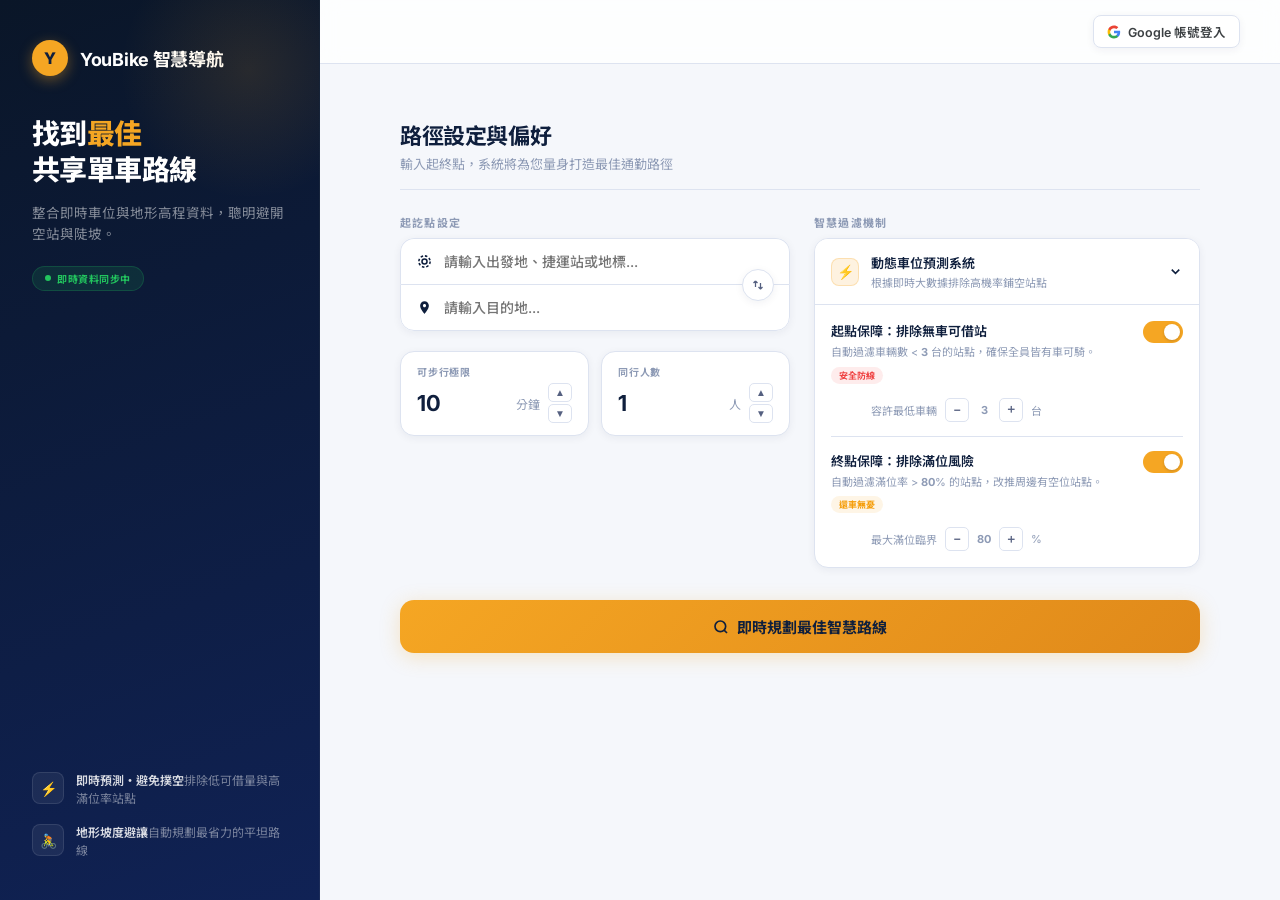
==== test.html @ 2e862e88 "add" ====
<!DOCTYPE html>
<html lang="zh-TW">
<head>
<meta charset="UTF-8">
<meta name="viewport" content="width=device-width, initial-scale=1.0">
<title>YouBike 智慧路線查詢</title>
<link href="https://fonts.googleapis.com/css2?family=Inter:wght@300;400;500;600;700&family=Noto+Sans+TC:wght@300;400;500;700&display=swap" rel="stylesheet">
<style>
:root {
  --navy: #0f1f3d;
  --navy-mid: #1a3260;
  --orange: #f5a623;
  --orange-dim: rgba(245,166,35,0.14);
  --white: #fff;
  --off-white: #f5f7fb;
  --tp: #0f1f3d;
  --ts: #556080;
  --tm: #8d9ab5;
  --border: #dde3f0;
  --success: #22c55e;
  --warning: #f59e0b;
  --danger: #ef4444;
  --sh: 0 2px 8px rgba(15,31,61,0.06);
  --shm: 0 8px 28px rgba(15,31,61,0.1);
  --r: 14px; /* 稍微加大圓角更現代 */
}
*, *::before, *::after { box-sizing: border-box; margin: 0; padding: 0; }
html, body { height: 100%; }

body {
  font-family: 'Inter','Noto Sans TC',sans-serif;
  background: var(--navy);
  color: var(--tp);
  overflow: hidden; 
}

.app {
  display: flex;
  height: 100vh;
  overflow: hidden;
  position: relative;
}

/* ═══════════════════════════════════
    DESKTOP PANEL LEFT — 優化為精緻側欄
═══════════════════════════════════ */
.panel-left {
  width: 320px; /* 縮小寬度，釋放空間給核心操作區 */
  flex-shrink: 0;
  background: linear-gradient(160deg, #0a1628 0%, #102255 100%);
  display: flex;
  flex-direction: column;
  justify-content: space-between; /* 讓頂部跟底部更有空間感 */
  padding: 40px 32px;
  position: relative;
  overflow: hidden;
  border-right: 1px solid rgba(255,255,255,0.05);
}
.panel-left::before {
  content: '';
  position: absolute; right: -60px; top: -60px;
  width: 260px; height: 260px; border-radius: 50%;
  background: radial-gradient(circle, rgba(245,166,35,0.12) 0%, transparent 70%);
  pointer-events: none;
}

.logo { display: flex; align-items: center; gap: 12px; }
.logo-dot {
  width: 36px; height: 36px; border-radius: 50%;
  background: var(--orange); display: flex; align-items: center; justify-content: center;
  font-size: 16px; font-weight: 800; color: var(--navy);
  box-shadow: 0 4px 14px rgba(245,166,35,0.4);
}
.logo-text { font-size: 18px; font-weight: 700; color: #fff; letter-spacing: -.3px; }

.panel-hero {
  margin: 40px 0;
}
.panel-hero h1 {
  font-size: 28px; font-weight: 800; color: #fff;
  line-height: 1.3; letter-spacing: -.6px;
}
.panel-hero h1 em { color: var(--orange); font-style: normal; }
.panel-hero p {
  font-size: 13.5px; color: rgba(255,255,255,.5);
  margin-top: 14px; line-height: 1.6;
}
.live-chip {
  display: inline-flex; align-items: center; gap: 6px;
  background: rgba(34,197,94,.12); border: 1px solid rgba(34,197,94,.2);
  border-radius: 20px; padding: 4px 12px; margin-top: 20px;
  font-size: 10px; font-weight: 700; color: var(--success);
  letter-spacing: .5px;
}
.live-dot { width: 6px; height: 6px; border-radius: 50%; background: var(--success); animation: pulse 1.5s infinite; }

.panel-feats { display: flex; flex-direction: column; gap: 16px; margin-top: auto;}
.feat { display: flex; align-items: flex-start; gap: 12px; }
.feat-icon {
  width: 32px; height: 32px; border-radius: 8px; flex-shrink: 0;
  background: rgba(255,255,255,.06); border: 1px solid rgba(255,255,255,.1);
  display: flex; align-items: center; justify-content: center; font-size: 14px;
}
.feat-text { font-size: 12px; color: rgba(255,255,255,.45); line-height: 1.5; }
.feat-text b { color: rgba(255,255,255,.85); font-weight: 600; margin-bottom: 2px; }

/* ═══════════════════════════════════
    DESKTOP PANEL RIGHT — 寬敞的大畫布
═══════════════════════════════════ */
.panel-right {
  flex: 1;
  background: var(--off-white);
  display: flex;
  flex-direction: column;
  overflow: hidden;
}

.topbar {
  height: 64px;
  background: rgba(255, 255, 255, 0.8);
  backdrop-filter: blur(10px);
  border-bottom: 1px solid var(--border);
  display: flex; align-items: center; justify-content: flex-end;
  padding: 0 40px; flex-shrink: 0;
}

/* ✨ 關鍵bug修復點：align-items 改為 flex-start 讓右頁元件永遠置頂，不跟著垂直置中 ✨ */
.form-area {
  flex: 1;
  display: flex;
  align-items: flex-start; 
  justify-content: center;
  padding: 54px 40px 40px 40px; /* 稍微加高頂部內邊距，完美切齊左邊 Logo 高度 */
  overflow-y: auto; /* 防止小螢幕筆電高度不夠時被裁切 */
}
.form-inner {
  width: 100%;
  max-width: 800px; /* 從 500px 放大到 800px，讓版面舒展開來 */
  display: flex;
  flex-direction: column;
  gap: 24px;
}
.form-header {
  border-bottom: 1px solid var(--border);
  padding-bottom: 16px;
}
.form-title { font-size: 22px; font-weight: 700; color: var(--tp); letter-spacing: -.4px; }
.form-sub   { font-size: 13px; color: var(--tm); margin-top: 4px; }

/* 核心優化：改為左右雙欄 grid 佈局，不再硬擠一排 */
.main-grid {
  display: grid;
  grid-template-columns: 1fr 1fr;
  gap: 24px;
  align-items: start;
}

.grid-left, .grid-right {
  display: flex;
  flex-direction: column;
  gap: 20px;
}

.sec-label {
  font-size: 11px; font-weight: 700; color: var(--tm);
  text-transform: uppercase; letter-spacing: 1.2px; margin-bottom: 8px;
}

/* 路線輸入框寬度調整 */
.route-wrap { position: relative; }
.route-inputs { display: flex; flex-direction: column; box-shadow: var(--sh); border-radius: var(--r); overflow: hidden;}
.input-row {
  display: flex; align-items: center; gap: 12px;
  border: 1.5px solid var(--border); background: #fff; padding: 0 16px;
  transition: all .18s;
}
.input-row:first-child { border-radius: var(--r) var(--r) 0 0; border-bottom: none; }
.input-row:last-child  { border-radius: 0 0 var(--r) var(--r); }
.input-row:focus-within {
  border-color: var(--orange); background: #fff;
  box-shadow: 0 0 0 3px rgba(245,166,35,.11); z-index: 1; position: relative;
}
.input-row input {
  flex: 1; border: none; background: transparent; outline: none;
  font-size: 14px; font-family: inherit; color: var(--tp);
  padding: 14px 0; font-weight: 500;
}
.swap-btn {
  position: absolute; right: 16px; top: 50%; transform: translateY(-50%);
  width: 32px; height: 32px; border-radius: 50%;
  border: 1.5px solid var(--border); background: #fff;
  cursor: pointer; display: flex; align-items: center; justify-content: center;
  color: var(--ts); box-shadow: var(--sh); transition: all .18s; z-index: 2;
}

/* 步行與人數 */
.two-col { display: grid; grid-template-columns: 1fr 1fr; gap: 12px; }
.fc {
  border: 1.5px solid var(--border); border-radius: var(--r);
  padding: 12px 16px; background: #fff; transition: all .18s; box-shadow: var(--sh);
}
.fc:focus-within { border-color: var(--orange); box-shadow: 0 0 0 3px rgba(245,166,35,.11); }
.fc label {
  display: block; font-size: 10px; font-weight: 700; color: var(--tm);
  text-transform: uppercase; letter-spacing: .8px; margin-bottom: 4px;
}
.fc-row { display: flex; align-items: center; gap: 8px; }
.fc input[type="number"] {
  flex: 1; border: none; background: transparent; outline: none;
  font-size: 22px; font-weight: 700; color: var(--tp); font-family: inherit; min-width: 0;
}
.fc-unit { font-size: 12px; color: var(--tm); }

/* 篩選卡片優化 */
.filters { border: 1.5px solid var(--border); border-radius: var(--r); overflow: hidden; background: #fff; box-shadow: var(--sh); }
.fh {
  display: flex; align-items: center; justify-content: space-between;
  padding: 14px 16px; background: var(--off-white);
  cursor: pointer; user-select: none; border-bottom: 1.5px solid transparent; transition: all .18s;
}
.fh.open { border-bottom-color: var(--border); background: #fff; }
.fh-l { display: flex; align-items: center; gap: 12px; }
.fh-icon {
  width: 28px; height: 28px; border-radius: 8px; flex-shrink: 0;
  background: var(--orange-dim); border: 1px solid rgba(245,166,35,.25);
  display: flex; align-items: center; justify-content: center; font-size: 14px;
}
.fh-t { font-size: 13px; font-weight: 600; color: var(--tp); }
.fh-s { font-size: 11px; color: var(--tm); margin-top: 2px; }
.fb { display: none; padding: 16px; flex-direction: column; gap: 14px; }
.fb.open { display: flex; }
.fr { display: flex; align-items: flex-start; justify-content: space-between; gap: 16px; }
.fn { font-size: 13px; font-weight: 600; color: var(--tp); }
.fd { font-size: 11px; color: var(--tm); margin-top: 4px; line-height: 1.5; }
.fbadge {
  display: inline-block; margin-top: 6px;
  font-size: 9px; font-weight: 700; padding: 2px 8px; border-radius: 12px;
}

/* ═══════════════════════════════════
    TOGGLE SWITCH BUGFIX
═══════════════════════════════════ */
.toggle { 
  position: relative; 
  width: 40px; 
  height: 22px; 
  flex-shrink: 0; 
  display: inline-block;
}
/* 完美隱藏原生 checkbox 且保留點擊功能 */
.toggle input { 
  position: absolute;
  opacity: 0;
  width: 0;
  height: 0;
}
/* 橘色背景軌道基礎樣式 */
.tt { 
  position: absolute; 
  inset: 0; 
  border-radius: 22px; 
  background: var(--border); 
  cursor: pointer; 
  transition: background-color .2s;
}
.toggle input:checked + .tt { 
  background: var(--orange); 
}
/* 白色圓鈕基礎樣式 */
.th { 
  position: absolute; 
  width: 16px; 
  height: 16px; 
  border-radius: 50%; 
  background: #fff; 
  top: 3px; 
  left: 3px; 
  box-shadow: 0 1px 3px rgba(0,0,0,.18); 
  transition: transform .2s; 
  pointer-events: none;
}
/* 選取時白色圓鈕精準向右平移，不再爆版 */
.toggle input:checked ~ .th { 
  transform: translateX(18px); 
}

/* 底部按鈕整行拉寬氣勢足 */
.bottom-area {
  grid-column: span 2; /* 橫跨兩欄 */
  margin-top: 8px;
}
.btn-search {
  width: 100%; padding: 16px; border: none; border-radius: var(--r);
  background: linear-gradient(135deg, var(--orange) 0%, #e0891a 100%);
  color: var(--navy); font-size: 15px; font-weight: 700; font-family: inherit;
  cursor: pointer; display: flex; align-items: center; justify-content: center; gap: 8px;
  box-shadow: 0 4px 20px rgba(245,166,35,0.25); transition: all .18s;
}
.btn-search:hover { transform: translateY(-2px); box-shadow: 0 8px 24px rgba(245,166,35,0.35); }

/* 其他元件保持不變... */
.btn-google { display: flex; align-items: center; gap: 7px; background: #fff; border: 1.5px solid var(--border); border-radius: 8px; padding: 6px 13px; cursor: pointer; font-size: 12.5px; font-weight: 600; color: #3c4043; font-family: inherit; box-shadow: var(--sh); transition: all .18s; }
.ubadge { display: none; align-items: center; gap: 7px; background: var(--off-white); border: 1.5px solid var(--border); border-radius: 22px; padding: 3px 12px 3px 3px; cursor: pointer; }
.ubadge.on { display: flex; }
.uav { width: 26px; height: 26px; border-radius: 50%; background: var(--orange); display: flex; align-items: center; justify-content: center; font-size: 11px; font-weight: 700; color: var(--navy); }
.uname { font-size: 12px; font-weight: 500; color: var(--tp); }
.overlay { display: none; position: fixed; inset: 0; z-index: 200; background: rgba(8,16,32,.72); backdrop-filter: blur(6px); align-items: center; justify-content: center; padding: 20px; }
.overlay.on { display: flex; }
.modal { background: #fff; border-radius: 18px; width: 100%; max-width: 380px; box-shadow: 0 24px 64px rgba(0,0,0,.28); overflow: hidden; animation: mIn .28s cubic-bezier(.16,1,.3,1) both; }
@keyframes mIn { from{opacity:0;transform:scale(.93) translateY(16px)} to{opacity:1;transform:scale(1) translateY(0)} }
.modal-top { background: linear-gradient(135deg, var(--navy) 0%, var(--navy-mid) 100%); padding: 26px 26px 20px; text-align: center; position: relative; }
.mcls { position: absolute; top: 12px; right: 12px; width: 26px; height: 26px; border-radius: 50%; border: none; background: rgba(255,255,255,.1); color: rgba(255,255,255,.55); cursor: pointer; font-size: 14px; display: flex; align-items: center; justify-content: center; transition: all .14s; }
.mlogo { width: 46px; height: 46px; border-radius: 50%; background: var(--orange); margin: 0 auto 10px; display: flex; align-items: center; justify-content: center; font-size: 19px; font-weight: 800; color: var(--navy); box-shadow: 0 4px 14px rgba(245,166,35,.38); }
.modal-top h2 { font-size: 17px; font-weight: 700; color: #fff; }
.modal-top p  { font-size: 12px; color: rgba(255,255,255,.48); margin-top: 3px; }
.modal-body { padding: 22px 24px 26px; }
.gbtn { width: 100%; display: flex; align-items: center; justify-content: center; gap: 11px; background: #fff; border: 1.5px solid #dadce0; border-radius: 9px; padding: 12px 18px; cursor: pointer; font-size: 13.5px; font-weight: 600; font-family: inherit; color: #3c4043; box-shadow: var(--sh); transition: all .18s; }
.mdiv { display: flex; align-items: center; gap: 10px; margin: 16px 0; }
.mdiv span { font-size: 10px; color: var(--tm); white-space: nowrap; }
.mdiv::before,.mdiv::after { content:''; flex:1; height:1px; background:var(--border); }
.mben { display: flex; flex-direction: column; gap: 9px; }
.ben-row { display: flex; align-items: center; gap: 9px; }
.ben-ico { width: 26px; height: 26px; border-radius: 7px; background: var(--off-white); border: 1px solid var(--border); display: flex; align-items: center; justify-content: center; font-size: 12px; flex-shrink: 0; }
.ben-txt { font-size: 12.5px; color: var(--ts); }
.ben-txt b { color: var(--tp); font-weight: 600; margin-bottom: 2px; }
.mnote { font-size: 10px; color: var(--tm); text-align: center; margin-top: 16px; line-height: 1.6; }
.mnote a { color: var(--orange); text-decoration: none; }
.toast { position: fixed; bottom: 24px; left: 50%; transform: translateX(-50%) translateY(70px); background: var(--navy); color: #fff; border-radius: 22px; padding: 10px 20px; font-size: 12.5px; font-weight: 500; box-shadow: 0 8px 28px rgba(0,0,0,.22); z-index: 300; display: flex; align-items: center; gap: 7px; transition: transform .32s cubic-bezier(.16,1,.3,1), opacity .32s; opacity: 0; white-space: nowrap; }
.toast.on { transform: translateX(-50%) translateY(0); opacity: 1; }
.tdot { width: 7px; height: 7px; border-radius: 50%; background: var(--success); }
.fdiv { height: 1px; background: var(--border); }
.thr-row { padding: 0 0 0 40px; display: flex; align-items: center; gap: 8px; }
.thr-row span { font-size: 11px; color: var(--tm); }
.thr-ctrl { display: flex; align-items: center; gap: 5px; }
.thr-v { font-size: 13px; font-weight: 700; color: var(--tp); min-width: 20px; text-align: center; }
.tb { width: 24px; height: 24px; border: 1.5px solid var(--border); border-radius: 5px; background: #fff; cursor: pointer; display: flex; align-items: center; justify-content: center; font-size: 12px; font-weight: 700; color: var(--ts); transition: all .14s; }
.tb:hover { border-color: var(--orange); color: var(--orange); background: var(--orange-dim); }
.sb { width: 24px; height: 19px; border: 1.5px solid var(--border); border-radius: 5px; background: #fff; cursor: pointer; display: flex; align-items: center; justify-content: center; font-size: 10px; font-weight: 700; color: var(--ts); transition: all .14s; line-height: 1; }
.sb:hover { border-color: var(--orange); color: var(--orange); background: var(--orange-dim); }
.stepper { display: flex; flex-direction: column; gap: 2px; margin-left: auto; }
.bd { background: rgba(239,68,68,.1); color: var(--danger); }
.bw { background: rgba(245,158,11,.1); color: var(--warning); }

/* ═══════════════════════════════════
    MOBILE RESPONSIVE
═══════════════════════════════════ */
@media (max-width: 768px) {
  html, body { height: auto; overflow: auto; }
  body { overflow-x: hidden; }
  .app { flex-direction: column; height: auto; overflow: visible; min-height: 100vh; }
  .panel-left { display: none; }
  .panel-right { flex: none; overflow: visible; min-height: 100vh; }
  .topbar { position: sticky; top: 0; z-index: 50; height: 52px; padding: 0 16px; background: rgba(15,31,61,.94); backdrop-filter: blur(14px); border-bottom: 1px solid rgba(245,166,35,.14); justify-content: space-between; }
  .topbar-logo { display: flex; align-items: center; gap: 8px; }
  .topbar-logo-dot { width: 28px; height: 28px; border-radius: 50%; background: var(--orange); display: flex; align-items: center; justify-content: center; font-size: 12px; font-weight: 800; color: var(--navy); }
  .topbar-logo-text { font-size: 15px; font-weight: 700; color: #fff; }
  .btn-google { background: transparent; border-color: rgba(255,255,255,.2); color: #fff; font-size: 12px; padding: 5px 10px; }
  .ubadge { background: transparent; border-color: rgba(255,255,255,.2); }
  .uname { color: #fff; }
  .mobile-hero { display: block; background: linear-gradient(135deg, #0a1628 0%, #102255 100%); padding: 22px 18px 20px; position: relative; overflow: hidden; }
  .mobile-hero::after { content: ''; position: absolute; right: -24px; top: -24px; width: 120px; height: 120px; border-radius: 50%; background: radial-gradient(circle, rgba(245,166,35,.2) 0%, transparent 70%); pointer-events: none; }
  .mobile-hero h2 { font-size: 20px; font-weight: 800; color: #fff; letter-spacing: -.4px; }
  .mobile-hero h2 em { color: var(--orange); font-style: normal; }
  .mobile-hero p  { font-size: 12px; color: rgba(255,255,255,.45); margin-top: 4px; }
  
  /* 手機版還原為單欄 */
  .form-area { display: block; padding: 18px 16px 32px; overflow: visible; }
  .form-inner { max-width: 100%; gap: 16px; }
  .form-title, .form-sub { display: none; }
  .main-grid { grid-template-columns: 1fr; gap: 16px; }
  .bottom-area { grid-column: span 1; }
  .input-row input { padding: 13px 0; font-size: 14px; }
  .fc input[type="number"] { font-size: 22px; }
  .btn-search { padding: 14px; font-size: 15px; }
}

.mobile-hero { display: none; }
.topbar-logo { display: none; }
@media (max-width: 768px) {
  .topbar-logo { display: flex; }
}
</style>
</head>
<body>

<div class="app">

  <div class="panel-left">
    <div>
      <div class="logo">
        <div class="logo-dot">Y</div>
        <div class="logo-text">YouBike 智慧導航</div>
      </div>
      <div class="panel-hero">
        <h1>找到<em>最佳</em><br>共享單車路線</h1>
        <p>整合即時車位與地形高程資料，聰明避開空站與陡坡。</p>
        <div class="live-chip"><div class="live-dot"></div>即時資料同步中</div>
      </div>
    </div>
    
    <div class="panel-feats">
      <div class="feat"><div class="feat-icon">⚡</div><div class="feat-text"><b>即時預測・避免撲空</b>排除低可借量與高滿位率站點</div></div>
      <div class="feat"><div class="feat-icon">🚴</div><div class="feat-text"><b>地形坡度避讓</b>自動規劃最省力的平坦路線</div></div>
    </div>
  </div>

  <div class="panel-right">

    <div class="topbar">
      <div class="topbar-logo">
        <div class="topbar-logo-dot">Y</div>
        <div class="topbar-logo-text">YouBike 智慧路線</div>
      </div>
      <div>
        <button class="btn-google" id="loginBtn" onclick="openModal()">
          <svg width="14" height="14" viewBox="0 0 24 24"><path fill="#4285F4" d="M22.56 12.25c0-.78-.07-1.53-.2-2.25H12v4.26h5.92c-.26 1.37-1.04 2.53-2.21 3.31v2.77h3.57c2.08-1.92 3.28-4.74 3.28-8.09z"/><path fill="#34A853" d="M12 23c2.97 0 5.46-.98 7.28-2.66l-3.57-2.77c-.98.66-2.23 1.06-3.71 1.06-2.86 0-5.29-1.93-6.16-4.53H2.18v2.84C3.99 20.53 7.7 23 12 23z"/><path fill="#FBBC05" d="M5.84 14.09c-.22-.66-.35-1.36-.35-2.09s.13-1.43.35-2.09V7.07H2.18C1.43 8.55 1 10.22 1 12s.43 3.45 1.18 4.93l2.85-2.22.81-.62z"/><path fill="#EA4335" d="M12 5.38c1.62 0 3.06.56 4.21 1.64l3.15-3.15C17.45 2.09 14.97 1 12 1 7.7 1 3.99 3.47 2.18 7.07l3.66 2.84c.87-2.6 3.3-4.53 6.16-4.53z"/></svg>
          Google 帳號登入
        </button>
        <div class="ubadge" id="ubadge">
          <div class="uav" id="uav">U</div>
          <span class="uname" id="uname">使用者</span>
        </div>
      </div>
    </div>

    <div class="mobile-hero">
      <h2>智慧 <em>YouBike</em> 路線規劃</h2>
      <p>即時車位分析・自動推薦最佳站點</p>
    </div>

    <div class="form-area">
      <div class="form-inner">
        <div class="form-header">
          <div class="form-title">路徑設定與偏好</div>
          <div class="form-sub">輸入起終點，系統將為您量身打造最佳通勤路徑</div>
        </div>

        <div class="main-grid">
          
          <div class="grid-left">
            <div>
              <div class="sec-label">起訖點設定</div>
              <div class="route-wrap">
                <div class="route-inputs">
                  <div class="input-row">
                    <svg class="iico s" width="15" height="15" viewBox="0 0 24 24" fill="none" stroke="currentColor" stroke-width="2.5"><circle cx="12" cy="12" r="4"/><circle cx="12" cy="12" r="9" stroke-dasharray="4 3"/></svg>
                    <input type="text" id="startIn" placeholder="請輸入出發地、捷運站或地標..." autocomplete="off">
                  </div>
                  <div class="input-row">
                    <svg class="iico e" width="15" height="15" viewBox="0 0 24 24" fill="currentColor"><path d="M12 2C8.13 2 5 5.13 5 9c0 5.25 7 13 7 13s7-7.75 7-13c0-3.87-3.13-7-7-7zm0 9.5c-1.38 0-2.5-1.12-2.5-2.5s1.12-2.5 2.5-2.5 2.5 1.12 2.5 2.5-1.12 2.5-2.5 2.5z"/></svg>
                    <input type="text" id="endIn" placeholder="請輸入目的地..." autocomplete="off">
                  </div>
                </div>
                <button class="swap-btn" onclick="swap()" title="交換起終點">
                  <svg width="12" height="12" viewBox="0 0 24 24" fill="none" stroke="currentColor" stroke-width="2.5"><path d="M7 16V4m0 0L3 8m4-4l4 4M17 8v12m0 0l4-4m-4 4l-4-4"/></svg>
                </button>
              </div>
            </div>

            <div class="two-col">
              <div class="fc">
                <label>可步行極限</label>
                <div class="fc-row">
                  <input type="number" id="walkIn" value="10" min="1" max="60">
                  <span class="fc-unit">分鐘</span>
                  <div class="stepper">
                    <button class="sb" onclick="adj('walkIn',1)">▲</button>
                    <button class="sb" onclick="adj('walkIn',-1)">▼</button>
                  </div>
                </div>
              </div>
              <div class="fc">
                <label>同行人數</label>
                <div class="fc-row">
                  <input type="number" id="persIn" value="1" min="1" max="20">
                  <span class="fc-unit">人</span>
                  <div class="stepper">
                    <button class="sb" onclick="adj('persIn',1)">▲</button>
                    <button class="sb" onclick="adj('persIn',-1)">▼</button>
                  </div>
                </div>
              </div>
            </div>
          </div>

          <div class="grid-right">
            <div>
              <div class="sec-label">智慧過濾機制</div>
              <div class="filters">
                <div class="fh open" id="fh" onclick="toggleF()">
                  <div class="fh-l">
                    <div class="fh-icon">⚡</div>
                    <div>
                      <div class="fh-t">動態車位預測系統</div>
                      <div class="fh-s">根據即時大數據排除高機率鋪空站點</div>
                    </div>
                  </div>
                  <svg class="chev open" id="chev" width="15" height="15" viewBox="0 0 24 24" fill="none" stroke="currentColor" stroke-width="2.5"><path d="M6 9l6 6 6-6"/></svg>
                </div>
                <div class="fb open" id="fb">
                  <div class="fr">
                    <div class="fi">
                      <div class="fn">起點保障：排除無車可借站</div>
                      <div class="fd">自動過濾車輛數 &lt; <b id="minL">3</b> 台的站點，確保全員皆有車可騎。</div>
                      <span class="fbadge bd">安全防線</span>
                    </div>
                    <label class="toggle"><input type="checkbox" checked><div class="tt"></div><div class="th"></div></label>
                  </div>
                  <div class="thr-row">
                    <span>容許最低車輛</span>
                    <div class="thr-ctrl">
                      <button class="tb" onclick="adjT('min',-1)">−</button>
                      <span class="thr-v" id="minV">3</span>
                      <button class="tb" onclick="adjT('min',1)">＋</button>
                    </div>
                    <span>台</span>
                  </div>
                  <div class="fdiv"></div>
                  <div class="fr">
                    <div class="fi">
                      <div class="fn">終點保障：排除滿位風險</div>
                      <div class="fd">自動過濾滿位率 &gt; <b id="maxL">80</b>% 的站點，改推周邊有空位站點。</div>
                      <span class="fbadge bw">還車無憂</span>
                    </div>
                    <label class="toggle"><input type="checkbox" checked><div class="tt"></div><div class="th"></div></label>
                  </div>
                  <div class="thr-row">
                    <span>最大滿位臨界</span>
                    <div class="thr-ctrl">
                      <button class="tb" onclick="adjT('max',-5)">−</button>
                      <span class="thr-v" id="maxV">80</span>
                      <button class="tb" onclick="adjT('max',5)">＋</button>
                    </div>
                    <span>%</span>
                  </div>
                </div>
              </div>
            </div>
          </div>

          <div class="bottom-area">
            <button class="btn-search" id="searchBtn" onclick="doSearch()">
              <svg width="16" height="16" viewBox="0 0 24 24" fill="none" stroke="currentColor" stroke-width="2.5"><circle cx="11" cy="11" r="8"/><path d="M21 21l-4.35-4.35"/></svg>
              即時規劃最佳智慧路線
            </button>
          </div>
          
        </div>
      </div>
    </div>
  </div>
</div>

<div class="overlay" id="overlay" onclick="closeOuter(event)">
  <div class="modal">
    <div class="modal-top">
      <button class="mcls" onclick="closeModal()">✕</button>
      <div class="mlogo">Y</div>
      <h2>登入 YouBike 智慧路線</h2>
      <p>儲存常用路線・取得個人化推薦</p>
    </div>
    <div class="modal-body">
      <button class="gbtn" onclick="doLogin()">
        <svg width="19" height="19" viewBox="0 0 24 24"><path fill="#4285F4" d="M22.56 12.25c0-.78-.07-1.53-.2-2.25H12v4.26h5.92c-.26 1.37-1.04 2.53-2.21 3.31v2.77h3.57c2.08-1.92 3.28-4.74 3.28-8.09z"/><path fill="#34A853" d="M12 23c2.97 0 5.46-.98 7.28-2.66l-3.57-2.77c-.98.66-2.23 1.06-3.71 1.06-2.86 0-5.29-1.93-6.16-4.53H2.18v2.84C3.99 20.53 7.7 23 12 23z"/><path fill="#FBBC05" d="M5.84 14.09c-.22-.66-.35-1.36-.35-2.09s.13-1.43.35-2.09V7.07H2.18C1.43 8.55 1 10.22 1 12s.43 3.45 1.18 4.93l2.85-2.22.81-.62z"/><path fill="#EA4335" d="M12 5.38c1.62 0 3.06.56 4.21 1.64l3.15-3.15C17.45 2.09 14.97 1 12 1 7.7 1 3.99 3.47 2.18 7.07l3.66 2.84c.87-2.6 3.3-4.53 6.16-4.53z"/></svg>
        以 Google 帳號繼續
      </button>
      <div class="mdiv"><span>登入後享有</span></div>
      <div class="mben">
        <div class="ben-row"><div class="ben-ico">⭐</div><div class="ben-txt"><b>儲存常用起終點</b>，一鍵重複搜尋</div></div>
        <div class="ben-row"><div class="ben-ico">📊</div><div class="ben-txt"><b>騎乘歷史紀錄</b>與碳排放統計</div></div>
        <div class="ben-row"><div class="ben-ico">🔔</div><div class="ben-txt"><b>車位到站通知</b>，即時推播提醒</div></div>
      </div>
      <p class="mnote">繼續即代表同意我們的 <a href="#">服務條款</a> 與 <a href="#">隱私政策</a></p>
    </div>
  </div>
</div>

<div class="toast" id="toast"><div class="tdot"></div><span id="tmsg"></span></div>

<script>
let minV = 3, maxV = 80;

function adj(id, d) {
  const el = document.getElementById(id);
  el.value = Math.max(+el.min||1, Math.min(+el.max||999, (+el.value||0)+d));
}

function adjT(k, d) {
  if (k==='min') {
    minV = Math.max(1, Math.min(20, minV+d));
    document.getElementById('minV').textContent = minV;
    document.getElementById('minL').textContent = minV;
  } else {
    maxV = Math.max(10, Math.min(100, maxV+d));
    document.getElementById('maxV').textContent = maxV;
    document.getElementById('maxL').textContent = maxV;
  }
}

function swap() {
  const s = document.getElementById('startIn'), e = document.getElementById('endIn');
  [s.value, e.value] = [e.value, s.value];
}

function toggleF() {
  document.getElementById('fb').classList.toggle('open');
  document.getElementById('fh').classList.toggle('open');
  document.getElementById('chev').classList.toggle('open');
}

function doSearch() {
  const s = document.getElementById('startIn').value.trim();
  const e = document.getElementById('endIn').value.trim();
  if (!s||!e) { showToast('⚠️ 請輸入起點與終點','#f59e0b'); return; }
  const btn = document.getElementById('searchBtn');
  btn.disabled = true;
  btn.innerHTML = `<svg width="16" height="16" viewBox="0 0 24 24" fill="none" stroke="currentColor" stroke-width="2.5" style="animation:spin .8s linear infinite"><path d="M12 2v4M12 18v4M4.93 4.93l2.83 2.83M16.24 16.24l2.83 2.83M2 12h4M18 12h4M4.93 19.07l2.83-2.83M16.24 7.76l2.83-2.83"/></svg> 智慧分析路徑中…`;
  setTimeout(() => {
    btn.disabled = false;
    btn.innerHTML = `<svg width="16" height="16" viewBox="0 0 24 24" fill="none" stroke="currentColor" stroke-width="2.5"><circle cx="11" cy="11" r="8"/><path d="M21 21l-4.35-4.35"/></svg> 即時規劃最佳智慧路線`;
    showToast('✅ 已為您量身篩選出 3 條黃金單車路線');
  }, 1800);
}

function showToast(msg, col) {
  const t = document.getElementById('toast');
  t.querySelector('.tdot').style.background = col||'#22c55e';
  document.getElementById('tmsg').textContent = msg;
  t.classList.add('on');
  setTimeout(()=>t.classList.remove('on'), 3000);
}

function openModal()  { document.getElementById('overlay').classList.add('on'); }
function closeModal() { document.getElementById('overlay').classList.remove('on'); }
function closeOuter(e){ if(e.target===document.getElementById('overlay')) closeModal(); }

function doLogin() {
  closeModal();
  setTimeout(()=>{
    document.getElementById('loginBtn').style.display='none';
    document.getElementById('ubadge').classList.add('on');
    document.getElementById('uname').textContent='王小明';
    document.getElementById('uav').textContent='王';
    showToast('✅ 已成功連動 Google 帳號資料');
  }, 350);
}

document.head.insertAdjacentHTML('beforeend','<style>@keyframes spin{to{transform:rotate(360deg)}}</style>');
</script>
</body>
</html>
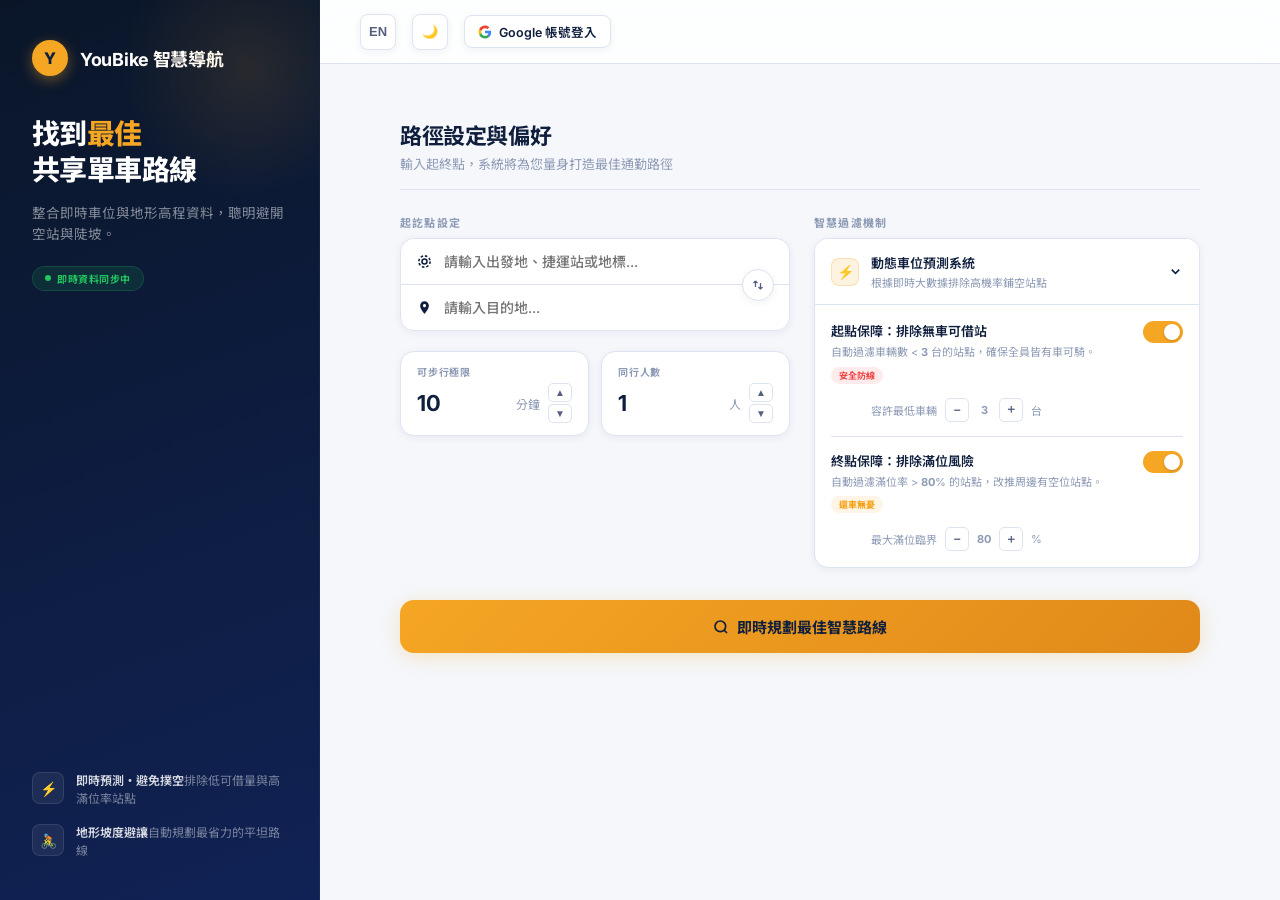
==== commit ad8d024c: "add" ====
--- a/test.html
+++ b/test.html
@@ -6,24 +6,47 @@
 <title>YouBike 智慧路線查詢</title>
 <link href="https://fonts.googleapis.com/css2?family=Inter:wght@300;400;500;600;700&family=Noto+Sans+TC:wght@300;400;500;700&display=swap" rel="stylesheet">
 <style>
+/* ═══════════════════════════════════
+    THEME CHANGER & VARIABLE BASES
+═══════════════════════════════════ */
 :root {
   --navy: #0f1f3d;
   --navy-mid: #1a3260;
   --orange: #f5a623;
   --orange-dim: rgba(245,166,35,0.14);
   --white: #fff;
-  --off-white: #f5f7fb;
+  --success: #22c55e;
+  --warning: #f59e0b;
+  --danger: #ef4444;
+  --r: 14px;
+
+  /* 日間模式變數 (預設) */
+  --bg-app: #f5f7fb;
+  --bg-card: #fff;
+  --bg-topbar: rgba(255, 255, 255, 0.8);
+  --bg-header: #f5f7fb;
   --tp: #0f1f3d;
   --ts: #556080;
   --tm: #8d9ab5;
   --border: #dde3f0;
-  --success: #22c55e;
-  --warning: #f59e0b;
-  --danger: #ef4444;
   --sh: 0 2px 8px rgba(15,31,61,0.06);
   --shm: 0 8px 28px rgba(15,31,61,0.1);
-  --r: 14px; /* 稍微加大圓角更現代 */
-}
+}
+
+/* 夜間模式色彩覆蓋 */
+[data-theme="dark"] {
+  --bg-app: #0b132b;
+  --bg-card: #1c2541;
+  --bg-topbar: rgba(28, 37, 65, 0.8);
+  --bg-header: #111a36;
+  --tp: #f5f7fb;
+  --ts: #9faecb;
+  --tm: #6f7d9c;
+  --border: #2a3759;
+  --sh: 0 4px 12px rgba(0,0,0,0.2);
+  --shm: 0 12px 36px rgba(0,0,0,0.3);
+}
+
 *, *::before, *::after { box-sizing: border-box; margin: 0; padding: 0; }
 html, body { height: 100%; }
 
@@ -32,6 +55,7 @@
   background: var(--navy);
   color: var(--tp);
   overflow: hidden; 
+  transition: color .3s, background-color .3s;
 }
 
 .app {
@@ -42,15 +66,15 @@
 }
 
 /* ═══════════════════════════════════
-    DESKTOP PANEL LEFT — 優化為精緻側欄
+    DESKTOP PANEL LEFT
 ═══════════════════════════════════ */
 .panel-left {
-  width: 320px; /* 縮小寬度，釋放空間給核心操作區 */
+  width: 320px;
   flex-shrink: 0;
   background: linear-gradient(160deg, #0a1628 0%, #102255 100%);
   display: flex;
   flex-direction: column;
-  justify-content: space-between; /* 讓頂部跟底部更有空間感 */
+  justify-content: space-between;
   padding: 40px 32px;
   position: relative;
   overflow: hidden;
@@ -73,9 +97,7 @@
 }
 .logo-text { font-size: 18px; font-weight: 700; color: #fff; letter-spacing: -.3px; }
 
-.panel-hero {
-  margin: 40px 0;
-}
+.panel-hero { margin: 40px 0; }
 .panel-hero h1 {
   font-size: 28px; font-weight: 800; color: #fff;
   line-height: 1.3; letter-spacing: -.6px;
@@ -105,37 +127,60 @@
 .feat-text b { color: rgba(255,255,255,.85); font-weight: 600; margin-bottom: 2px; }
 
 /* ═══════════════════════════════════
-    DESKTOP PANEL RIGHT — 寬敞的大畫布
+    DESKTOP PANEL RIGHT
 ═══════════════════════════════════ */
 .panel-right {
   flex: 1;
-  background: var(--off-white);
+  background: var(--bg-app);
   display: flex;
   flex-direction: column;
   overflow: hidden;
+  transition: background-color .3s;
 }
 
 .topbar {
   height: 64px;
-  background: rgba(255, 255, 255, 0.8);
+  background: var(--bg-topbar);
   backdrop-filter: blur(10px);
   border-bottom: 1px solid var(--border);
-  display: flex; align-items: center; justify-content: flex-end;
+  display: flex; align-items: center; justify-content: space-between;
   padding: 0 40px; flex-shrink: 0;
-}
-
-/* ✨ 關鍵bug修復點：align-items 改為 flex-start 讓右頁元件永遠置頂，不跟著垂直置中 ✨ */
+  transition: background-color .3s, border-color .3s;
+}
+
+.topbar-actions {
+  display: flex;
+  align-items: center;
+  gap: 16px;
+}
+
+/* 語言與功能按鈕設計 */
+.topbar-btn {
+  background: var(--bg-card);
+  border: 1.5px solid var(--border);
+  color: var(--ts);
+  border-radius: 8px;
+  width: 36px; height: 36px;
+  display: flex; align-items: center; justify-content: center;
+  cursor: pointer; font-weight: 600; font-size: 13px;
+  box-shadow: var(--sh); transition: all .18s;
+}
+.topbar-btn:hover {
+  border-color: var(--orange);
+  color: var(--orange);
+}
+
 .form-area {
   flex: 1;
   display: flex;
   align-items: flex-start; 
   justify-content: center;
-  padding: 54px 40px 40px 40px; /* 稍微加高頂部內邊距，完美切齊左邊 Logo 高度 */
-  overflow-y: auto; /* 防止小螢幕筆電高度不夠時被裁切 */
+  padding: 54px 40px 40px 40px;
+  overflow-y: auto;
 }
 .form-inner {
   width: 100%;
-  max-width: 800px; /* 從 500px 放大到 800px，讓版面舒展開來 */
+  max-width: 800px;
   display: flex;
   flex-direction: column;
   gap: 24px;
@@ -147,7 +192,6 @@
 .form-title { font-size: 22px; font-weight: 700; color: var(--tp); letter-spacing: -.4px; }
 .form-sub   { font-size: 13px; color: var(--tm); margin-top: 4px; }
 
-/* 核心優化：改為左右雙欄 grid 佈局，不再硬擠一排 */
 .main-grid {
   display: grid;
   grid-template-columns: 1fr 1fr;
@@ -166,18 +210,17 @@
   text-transform: uppercase; letter-spacing: 1.2px; margin-bottom: 8px;
 }
 
-/* 路線輸入框寬度調整 */
 .route-wrap { position: relative; }
 .route-inputs { display: flex; flex-direction: column; box-shadow: var(--sh); border-radius: var(--r); overflow: hidden;}
 .input-row {
   display: flex; align-items: center; gap: 12px;
-  border: 1.5px solid var(--border); background: #fff; padding: 0 16px;
+  border: 1.5px solid var(--border); background: var(--bg-card); padding: 0 16px;
   transition: all .18s;
 }
 .input-row:first-child { border-radius: var(--r) var(--r) 0 0; border-bottom: none; }
 .input-row:last-child  { border-radius: 0 0 var(--r) var(--r); }
 .input-row:focus-within {
-  border-color: var(--orange); background: #fff;
+  border-color: var(--orange); background: var(--bg-card);
   box-shadow: 0 0 0 3px rgba(245,166,35,.11); z-index: 1; position: relative;
 }
 .input-row input {
@@ -188,16 +231,15 @@
 .swap-btn {
   position: absolute; right: 16px; top: 50%; transform: translateY(-50%);
   width: 32px; height: 32px; border-radius: 50%;
-  border: 1.5px solid var(--border); background: #fff;
+  border: 1.5px solid var(--border); background: var(--bg-card);
   cursor: pointer; display: flex; align-items: center; justify-content: center;
   color: var(--ts); box-shadow: var(--sh); transition: all .18s; z-index: 2;
 }
 
-/* 步行與人數 */
 .two-col { display: grid; grid-template-columns: 1fr 1fr; gap: 12px; }
 .fc {
   border: 1.5px solid var(--border); border-radius: var(--r);
-  padding: 12px 16px; background: #fff; transition: all .18s; box-shadow: var(--sh);
+  padding: 12px 16px; background: var(--bg-card); transition: all .18s; box-shadow: var(--sh);
 }
 .fc:focus-within { border-color: var(--orange); box-shadow: 0 0 0 3px rgba(245,166,35,.11); }
 .fc label {
@@ -211,14 +253,13 @@
 }
 .fc-unit { font-size: 12px; color: var(--tm); }
 
-/* 篩選卡片優化 */
-.filters { border: 1.5px solid var(--border); border-radius: var(--r); overflow: hidden; background: #fff; box-shadow: var(--sh); }
+.filters { border: 1.5px solid var(--border); border-radius: var(--r); overflow: hidden; background: var(--bg-card); box-shadow: var(--sh); }
 .fh {
   display: flex; align-items: center; justify-content: space-between;
-  padding: 14px 16px; background: var(--off-white);
+  padding: 14px 16px; background: var(--bg-header);
   cursor: pointer; user-select: none; border-bottom: 1.5px solid transparent; transition: all .18s;
 }
-.fh.open { border-bottom-color: var(--border); background: #fff; }
+.fh.open { border-bottom-color: var(--border); background: var(--bg-card); }
 .fh-l { display: flex; align-items: center; gap: 12px; }
 .fh-icon {
   width: 28px; height: 28px; border-radius: 8px; flex-shrink: 0;
@@ -237,58 +278,15 @@
   font-size: 9px; font-weight: 700; padding: 2px 8px; border-radius: 12px;
 }
 
-/* ═══════════════════════════════════
-    TOGGLE SWITCH BUGFIX
-═══════════════════════════════════ */
-.toggle { 
-  position: relative; 
-  width: 40px; 
-  height: 22px; 
-  flex-shrink: 0; 
-  display: inline-block;
-}
-/* 完美隱藏原生 checkbox 且保留點擊功能 */
-.toggle input { 
-  position: absolute;
-  opacity: 0;
-  width: 0;
-  height: 0;
-}
-/* 橘色背景軌道基礎樣式 */
-.tt { 
-  position: absolute; 
-  inset: 0; 
-  border-radius: 22px; 
-  background: var(--border); 
-  cursor: pointer; 
-  transition: background-color .2s;
-}
-.toggle input:checked + .tt { 
-  background: var(--orange); 
-}
-/* 白色圓鈕基礎樣式 */
-.th { 
-  position: absolute; 
-  width: 16px; 
-  height: 16px; 
-  border-radius: 50%; 
-  background: #fff; 
-  top: 3px; 
-  left: 3px; 
-  box-shadow: 0 1px 3px rgba(0,0,0,.18); 
-  transition: transform .2s; 
-  pointer-events: none;
-}
-/* 選取時白色圓鈕精準向右平移，不再爆版 */
-.toggle input:checked ~ .th { 
-  transform: translateX(18px); 
-}
-
-/* 底部按鈕整行拉寬氣勢足 */
-.bottom-area {
-  grid-column: span 2; /* 橫跨兩欄 */
-  margin-top: 8px;
-}
+/* Toggle Switch */
+.toggle { position: relative; width: 40px; height: 22px; flex-shrink: 0; display: inline-block; }
+.toggle input { position: absolute; opacity: 0; width: 0; height: 0; }
+.tt { position: absolute; inset: 0; border-radius: 22px; background: var(--border); cursor: pointer; transition: background-color .2s; }
+.toggle input:checked + .tt { background: var(--orange); }
+.th { position: absolute; width: 16px; height: 16px; border-radius: 50%; background: #fff; top: 3px; left: 3px; box-shadow: 0 1px 3px rgba(0,0,0,.18); transition: transform .2s; pointer-events: none; }
+.toggle input:checked ~ .th { transform: translateX(18px); }
+
+.bottom-area { grid-column: span 2; margin-top: 8px; }
 .btn-search {
   width: 100%; padding: 16px; border: none; border-radius: var(--r);
   background: linear-gradient(135deg, var(--orange) 0%, #e0891a 100%);
@@ -298,15 +296,16 @@
 }
 .btn-search:hover { transform: translateY(-2px); box-shadow: 0 8px 24px rgba(245,166,35,0.35); }
 
-/* 其他元件保持不變... */
-.btn-google { display: flex; align-items: center; gap: 7px; background: #fff; border: 1.5px solid var(--border); border-radius: 8px; padding: 6px 13px; cursor: pointer; font-size: 12.5px; font-weight: 600; color: #3c4043; font-family: inherit; box-shadow: var(--sh); transition: all .18s; }
-.ubadge { display: none; align-items: center; gap: 7px; background: var(--off-white); border: 1.5px solid var(--border); border-radius: 22px; padding: 3px 12px 3px 3px; cursor: pointer; }
+.btn-google { display: flex; align-items: center; gap: 7px; background: var(--bg-card); border: 1.5px solid var(--border); border-radius: 8px; padding: 6px 13px; cursor: pointer; font-size: 12.5px; font-weight: 600; color: var(--tp); font-family: inherit; box-shadow: var(--sh); transition: all .18s; }
+.ubadge { display: none; align-items: center; gap: 7px; background: var(--bg-header); border: 1.5px solid var(--border); border-radius: 22px; padding: 3px 12px 3px 3px; cursor: pointer; }
 .ubadge.on { display: flex; }
 .uav { width: 26px; height: 26px; border-radius: 50%; background: var(--orange); display: flex; align-items: center; justify-content: center; font-size: 11px; font-weight: 700; color: var(--navy); }
 .uname { font-size: 12px; font-weight: 500; color: var(--tp); }
+
+/* Modals & Overlays */
 .overlay { display: none; position: fixed; inset: 0; z-index: 200; background: rgba(8,16,32,.72); backdrop-filter: blur(6px); align-items: center; justify-content: center; padding: 20px; }
 .overlay.on { display: flex; }
-.modal { background: #fff; border-radius: 18px; width: 100%; max-width: 380px; box-shadow: 0 24px 64px rgba(0,0,0,.28); overflow: hidden; animation: mIn .28s cubic-bezier(.16,1,.3,1) both; }
+.modal { background: var(--bg-card); border-radius: 18px; width: 100%; max-width: 380px; box-shadow: 0 24px 64px rgba(0,0,0,.28); overflow: hidden; animation: mIn .28s cubic-bezier(.16,1,.3,1) both; border: 1px solid var(--border); }
 @keyframes mIn { from{opacity:0;transform:scale(.93) translateY(16px)} to{opacity:1;transform:scale(1) translateY(0)} }
 .modal-top { background: linear-gradient(135deg, var(--navy) 0%, var(--navy-mid) 100%); padding: 26px 26px 20px; text-align: center; position: relative; }
 .mcls { position: absolute; top: 12px; right: 12px; width: 26px; height: 26px; border-radius: 50%; border: none; background: rgba(255,255,255,.1); color: rgba(255,255,255,.55); cursor: pointer; font-size: 14px; display: flex; align-items: center; justify-content: center; transition: all .14s; }
@@ -320,7 +319,7 @@
 .mdiv::before,.mdiv::after { content:''; flex:1; height:1px; background:var(--border); }
 .mben { display: flex; flex-direction: column; gap: 9px; }
 .ben-row { display: flex; align-items: center; gap: 9px; }
-.ben-ico { width: 26px; height: 26px; border-radius: 7px; background: var(--off-white); border: 1px solid var(--border); display: flex; align-items: center; justify-content: center; font-size: 12px; flex-shrink: 0; }
+.ben-ico { width: 26px; height: 26px; border-radius: 7px; background: var(--bg-header); border: 1px solid var(--border); display: flex; align-items: center; justify-content: center; font-size: 12px; flex-shrink: 0; }
 .ben-txt { font-size: 12.5px; color: var(--ts); }
 .ben-txt b { color: var(--tp); font-weight: 600; margin-bottom: 2px; }
 .mnote { font-size: 10px; color: var(--tm); text-align: center; margin-top: 16px; line-height: 1.6; }
@@ -333,9 +332,9 @@
 .thr-row span { font-size: 11px; color: var(--tm); }
 .thr-ctrl { display: flex; align-items: center; gap: 5px; }
 .thr-v { font-size: 13px; font-weight: 700; color: var(--tp); min-width: 20px; text-align: center; }
-.tb { width: 24px; height: 24px; border: 1.5px solid var(--border); border-radius: 5px; background: #fff; cursor: pointer; display: flex; align-items: center; justify-content: center; font-size: 12px; font-weight: 700; color: var(--ts); transition: all .14s; }
+.tb { width: 24px; height: 24px; border: 1.5px solid var(--border); border-radius: 5px; background: var(--bg-card); cursor: pointer; display: flex; align-items: center; justify-content: center; font-size: 12px; font-weight: 700; color: var(--ts); transition: all .14s; }
 .tb:hover { border-color: var(--orange); color: var(--orange); background: var(--orange-dim); }
-.sb { width: 24px; height: 19px; border: 1.5px solid var(--border); border-radius: 5px; background: #fff; cursor: pointer; display: flex; align-items: center; justify-content: center; font-size: 10px; font-weight: 700; color: var(--ts); transition: all .14s; line-height: 1; }
+.sb { width: 24px; height: 19px; border: 1.5px solid var(--border); border-radius: 5px; background: var(--bg-card); cursor: pointer; display: flex; align-items: center; justify-content: center; font-size: 10px; font-weight: 700; color: var(--ts); transition: all .14s; line-height: 1; }
 .sb:hover { border-color: var(--orange); color: var(--orange); background: var(--orange-dim); }
 .stepper { display: flex; flex-direction: column; gap: 2px; margin-left: auto; }
 .bd { background: rgba(239,68,68,.1); color: var(--danger); }
@@ -350,20 +349,20 @@
   .app { flex-direction: column; height: auto; overflow: visible; min-height: 100vh; }
   .panel-left { display: none; }
   .panel-right { flex: none; overflow: visible; min-height: 100vh; }
-  .topbar { position: sticky; top: 0; z-index: 50; height: 52px; padding: 0 16px; background: rgba(15,31,61,.94); backdrop-filter: blur(14px); border-bottom: 1px solid rgba(245,166,35,.14); justify-content: space-between; }
+  .topbar { position: sticky; top: 0; z-index: 50; height: 56px; padding: 0 16px; background: var(--bg-topbar); border-bottom: 1px solid var(--border); justify-content: space-between; }
   .topbar-logo { display: flex; align-items: center; gap: 8px; }
   .topbar-logo-dot { width: 28px; height: 28px; border-radius: 50%; background: var(--orange); display: flex; align-items: center; justify-content: center; font-size: 12px; font-weight: 800; color: var(--navy); }
-  .topbar-logo-text { font-size: 15px; font-weight: 700; color: #fff; }
-  .btn-google { background: transparent; border-color: rgba(255,255,255,.2); color: #fff; font-size: 12px; padding: 5px 10px; }
+  .topbar-logo-text { font-size: 15px; font-weight: 700; color: var(--tp); }
+  
+  .btn-google { background: var(--bg-card); border-color: var(--border); color: var(--tp); font-size: 12px; padding: 5px 10px; }
   .ubadge { background: transparent; border-color: rgba(255,255,255,.2); }
-  .uname { color: #fff; }
+  .uname { color: var(--tp); }
   .mobile-hero { display: block; background: linear-gradient(135deg, #0a1628 0%, #102255 100%); padding: 22px 18px 20px; position: relative; overflow: hidden; }
   .mobile-hero::after { content: ''; position: absolute; right: -24px; top: -24px; width: 120px; height: 120px; border-radius: 50%; background: radial-gradient(circle, rgba(245,166,35,.2) 0%, transparent 70%); pointer-events: none; }
   .mobile-hero h2 { font-size: 20px; font-weight: 800; color: #fff; letter-spacing: -.4px; }
   .mobile-hero h2 em { color: var(--orange); font-style: normal; }
   .mobile-hero p  { font-size: 12px; color: rgba(255,255,255,.45); margin-top: 4px; }
   
-  /* 手機版還原為單欄 */
   .form-area { display: block; padding: 18px 16px 32px; overflow: visible; }
   .form-inner { max-width: 100%; gap: 16px; }
   .form-title, .form-sub { display: none; }
@@ -389,18 +388,18 @@
     <div>
       <div class="logo">
         <div class="logo-dot">Y</div>
-        <div class="logo-text">YouBike 智慧導航</div>
+        <div class="logo-text" id="l-sideLogo">YouBike 智慧導航</div>
       </div>
       <div class="panel-hero">
-        <h1>找到<em>最佳</em><br>共享單車路線</h1>
-        <p>整合即時車位與地形高程資料，聰明避開空站與陡坡。</p>
-        <div class="live-chip"><div class="live-dot"></div>即時資料同步中</div>
+        <h1 id="l-sideTitle">找到<em>最佳</em><br>共享單車路線</h1>
+        <p id="l-sideSub">整合即時車位與地形高程資料，聰明避開空站與陡坡。</p>
+        <div class="live-chip"><div class="live-dot"></div><span id="l-liveSync">即時資料同步中</span></div>
       </div>
     </div>
     
     <div class="panel-feats">
-      <div class="feat"><div class="feat-icon">⚡</div><div class="feat-text"><b>即時預測・避免撲空</b>排除低可借量與高滿位率站點</div></div>
-      <div class="feat"><div class="feat-icon">🚴</div><div class="feat-text"><b>地形坡度避讓</b>自動規劃最省力的平坦路線</div></div>
+      <div class="feat"><div class="feat-icon">⚡</div><div class="feat-text"><b id="l-f1Title">即時預測・避免撲空</b><span id="l-f1Sub">排除低可借量與高滿位率站點</span></div></div>
+      <div class="feat"><div class="feat-icon">🚴</div><div class="feat-text"><b id="l-f2Title">地形坡度避讓</b><span id="l-f2Sub">自動規劃最省力的平坦路線</span></div></div>
     </div>
   </div>
 
@@ -411,10 +410,14 @@
         <div class="topbar-logo-dot">Y</div>
         <div class="topbar-logo-text">YouBike 智慧路線</div>
       </div>
-      <div>
+      
+      <div class="topbar-actions">
+        <button class="topbar-btn" id="langBtn" onclick="toggleLang()" title="Switch Language">EN</button>
+        <button class="topbar-btn" id="themeBtn" onclick="toggleTheme()" title="Toggle Dark/Light Mode">🌙</button>
+        
         <button class="btn-google" id="loginBtn" onclick="openModal()">
           <svg width="14" height="14" viewBox="0 0 24 24"><path fill="#4285F4" d="M22.56 12.25c0-.78-.07-1.53-.2-2.25H12v4.26h5.92c-.26 1.37-1.04 2.53-2.21 3.31v2.77h3.57c2.08-1.92 3.28-4.74 3.28-8.09z"/><path fill="#34A853" d="M12 23c2.97 0 5.46-.98 7.28-2.66l-3.57-2.77c-.98.66-2.23 1.06-3.71 1.06-2.86 0-5.29-1.93-6.16-4.53H2.18v2.84C3.99 20.53 7.7 23 12 23z"/><path fill="#FBBC05" d="M5.84 14.09c-.22-.66-.35-1.36-.35-2.09s.13-1.43.35-2.09V7.07H2.18C1.43 8.55 1 10.22 1 12s.43 3.45 1.18 4.93l2.85-2.22.81-.62z"/><path fill="#EA4335" d="M12 5.38c1.62 0 3.06.56 4.21 1.64l3.15-3.15C17.45 2.09 14.97 1 12 1 7.7 1 3.99 3.47 2.18 7.07l3.66 2.84c.87-2.6 3.3-4.53 6.16-4.53z"/></svg>
-          Google 帳號登入
+          <span id="l-loginText">Google 帳號登入</span>
         </button>
         <div class="ubadge" id="ubadge">
           <div class="uav" id="uav">U</div>
@@ -424,22 +427,22 @@
     </div>
 
     <div class="mobile-hero">
-      <h2>智慧 <em>YouBike</em> 路線規劃</h2>
-      <p>即時車位分析・自動推薦最佳站點</p>
+      <h2 id="l-mHeroTitle">智慧 <em>YouBike</em> 路線規劃</h2>
+      <p id="l-mHeroSub">即時車位分析・自動推薦最佳站點</p>
     </div>
 
     <div class="form-area">
       <div class="form-inner">
         <div class="form-header">
-          <div class="form-title">路徑設定與偏好</div>
-          <div class="form-sub">輸入起終點，系統將為您量身打造最佳通勤路徑</div>
+          <div class="form-title" id="l-mainTitle">路徑設定與偏好</div>
+          <div class="form-sub" id="l-mainSub">輸入起終點，系統將為您量身打造最佳通勤路徑</div>
         </div>
 
         <div class="main-grid">
           
           <div class="grid-left">
             <div>
-              <div class="sec-label">起訖點設定</div>
+              <div class="sec-label" id="l-secRoute">起訖點設定</div>
               <div class="route-wrap">
                 <div class="route-inputs">
                   <div class="input-row">
@@ -451,7 +454,7 @@
                     <input type="text" id="endIn" placeholder="請輸入目的地..." autocomplete="off">
                   </div>
                 </div>
-                <button class="swap-btn" onclick="swap()" title="交換起終點">
+                <button class="swap-btn" onclick="swap()" id="l-swapBtn" title="交換起終點">
                   <svg width="12" height="12" viewBox="0 0 24 24" fill="none" stroke="currentColor" stroke-width="2.5"><path d="M7 16V4m0 0L3 8m4-4l4 4M17 8v12m0 0l4-4m-4 4l-4-4"/></svg>
                 </button>
               </div>
@@ -459,10 +462,10 @@
 
             <div class="two-col">
               <div class="fc">
-                <label>可步行極限</label>
+                <label id="l-walkLabel">可步行極限</label>
                 <div class="fc-row">
                   <input type="number" id="walkIn" value="10" min="1" max="60">
-                  <span class="fc-unit">分鐘</span>
+                  <span class="fc-unit" id="l-walkUnit">分鐘</span>
                   <div class="stepper">
                     <button class="sb" onclick="adj('walkIn',1)">▲</button>
                     <button class="sb" onclick="adj('walkIn',-1)">▼</button>
@@ -470,10 +473,10 @@
                 </div>
               </div>
               <div class="fc">
-                <label>同行人數</label>
+                <label id="l-countLabel">同行人數</label>
                 <div class="fc-row">
                   <input type="number" id="persIn" value="1" min="1" max="20">
-                  <span class="fc-unit">人</span>
+                  <span class="fc-unit" id="l-countUnit">人</span>
                   <div class="stepper">
                     <button class="sb" onclick="adj('persIn',1)">▲</button>
                     <button class="sb" onclick="adj('persIn',-1)">▼</button>
@@ -485,14 +488,14 @@
 
           <div class="grid-right">
             <div>
-              <div class="sec-label">智慧過濾機制</div>
+              <div class="sec-label" id="l-secFilter">智慧過濾機制</div>
               <div class="filters">
                 <div class="fh open" id="fh" onclick="toggleF()">
                   <div class="fh-l">
                     <div class="fh-icon">⚡</div>
                     <div>
-                      <div class="fh-t">動態車位預測系統</div>
-                      <div class="fh-s">根據即時大數據排除高機率鋪空站點</div>
+                      <div class="fh-t" id="l-fHeaderTitle">動態車位預測系統</div>
+                      <div class="fh-s" id="l-fHeaderSub">根據即時大數據排除高機率鋪空站點</div>
                     </div>
                   </div>
                   <svg class="chev open" id="chev" width="15" height="15" viewBox="0 0 24 24" fill="none" stroke="currentColor" stroke-width="2.5"><path d="M6 9l6 6 6-6"/></svg>
@@ -500,32 +503,32 @@
                 <div class="fb open" id="fb">
                   <div class="fr">
                     <div class="fi">
-                      <div class="fn">起點保障：排除無車可借站</div>
-                      <div class="fd">自動過濾車輛數 &lt; <b id="minL">3</b> 台的站點，確保全員皆有車可騎。</div>
-                      <span class="fbadge bd">安全防線</span>
+                      <div class="fn" id="l-f1Main">起點保障：排除無車可借站</div>
+                      <div class="fd" id="l-f1Desc">自動過濾車輛數 &lt; <b id="minL">3</b> 台的站點，確保全員皆有車可騎。</div>
+                      <span class="fbadge bd" id="l-f1Badge">安全防線</span>
                     </div>
                     <label class="toggle"><input type="checkbox" checked><div class="tt"></div><div class="th"></div></label>
                   </div>
                   <div class="thr-row">
-                    <span>容許最低車輛</span>
+                    <span id="l-f1Setting">容許最低車輛</span>
                     <div class="thr-ctrl">
                       <button class="tb" onclick="adjT('min',-1)">−</button>
                       <span class="thr-v" id="minV">3</span>
                       <button class="tb" onclick="adjT('min',1)">＋</button>
                     </div>
-                    <span>台</span>
+                    <span id="l-f1Unit">台</span>
                   </div>
                   <div class="fdiv"></div>
                   <div class="fr">
                     <div class="fi">
-                      <div class="fn">終點保障：排除滿位風險</div>
-                      <div class="fd">自動過濾滿位率 &gt; <b id="maxL">80</b>% 的站點，改推周邊有空位站點。</div>
-                      <span class="fbadge bw">還車無憂</span>
+                      <div class="fn" id="l-f2Main">終點保障：排除滿位風險</div>
+                      <div class="fd" id="l-f2Desc">自動過濾滿位率 &gt; <b id="maxL">80</b>% 的站點，改推周邊有空位站點。</div>
+                      <span class="fbadge bw" id="l-f2Badge">還車無憂</span>
                     </div>
                     <label class="toggle"><input type="checkbox" checked><div class="tt"></div><div class="th"></div></label>
                   </div>
                   <div class="thr-row">
-                    <span>最大滿位臨界</span>
+                    <span id="l-f2Setting">最大滿位臨界</span>
                     <div class="thr-ctrl">
                       <button class="tb" onclick="adjT('max',-5)">−</button>
                       <span class="thr-v" id="maxV">80</span>
@@ -541,7 +544,7 @@
           <div class="bottom-area">
             <button class="btn-search" id="searchBtn" onclick="doSearch()">
               <svg width="16" height="16" viewBox="0 0 24 24" fill="none" stroke="currentColor" stroke-width="2.5"><circle cx="11" cy="11" r="8"/><path d="M21 21l-4.35-4.35"/></svg>
-              即時規劃最佳智慧路線
+              <span id="l-searchBtnText">即時規劃最佳智慧路線</span>
             </button>
           </div>
           
@@ -556,21 +559,21 @@
     <div class="modal-top">
       <button class="mcls" onclick="closeModal()">✕</button>
       <div class="mlogo">Y</div>
-      <h2>登入 YouBike 智慧路線</h2>
-      <p>儲存常用路線・取得個人化推薦</p>
+      <h2 id="l-modalTitle">登入 YouBike 智慧路線</h2>
+      <p id="l-modalSub">儲存常用路線・取得個人化推薦</p>
     </div>
     <div class="modal-body">
       <button class="gbtn" onclick="doLogin()">
         <svg width="19" height="19" viewBox="0 0 24 24"><path fill="#4285F4" d="M22.56 12.25c0-.78-.07-1.53-.2-2.25H12v4.26h5.92c-.26 1.37-1.04 2.53-2.21 3.31v2.77h3.57c2.08-1.92 3.28-4.74 3.28-8.09z"/><path fill="#34A853" d="M12 23c2.97 0 5.46-.98 7.28-2.66l-3.57-2.77c-.98.66-2.23 1.06-3.71 1.06-2.86 0-5.29-1.93-6.16-4.53H2.18v2.84C3.99 20.53 7.7 23 12 23z"/><path fill="#FBBC05" d="M5.84 14.09c-.22-.66-.35-1.36-.35-2.09s.13-1.43.35-2.09V7.07H2.18C1.43 8.55 1 10.22 1 12s.43 3.45 1.18 4.93l2.85-2.22.81-.62z"/><path fill="#EA4335" d="M12 5.38c1.62 0 3.06.56 4.21 1.64l3.15-3.15C17.45 2.09 14.97 1 12 1 7.7 1 3.99 3.47 2.18 7.07l3.66 2.84c.87-2.6 3.3-4.53 6.16-4.53z"/></svg>
-        以 Google 帳號繼續
+        <span id="l-modalGbtn">以 Google 帳號繼續</span>
       </button>
-      <div class="mdiv"><span>登入後享有</span></div>
+      <div class="mdiv"><span id="l-modalFeatureTitle">登入後享有</span></div>
       <div class="mben">
-        <div class="ben-row"><div class="ben-ico">⭐</div><div class="ben-txt"><b>儲存常用起終點</b>，一鍵重複搜尋</div></div>
-        <div class="ben-row"><div class="ben-ico">📊</div><div class="ben-txt"><b>騎乘歷史紀錄</b>與碳排放統計</div></div>
-        <div class="ben-row"><div class="ben-ico">🔔</div><div class="ben-txt"><b>車位到站通知</b>，即時推播提醒</div></div>
+        <div class="ben-row"><div class="ben-ico">⭐</div><div class="ben-txt"><b id="l-mb1T">儲存常用起終點</b><span id="l-mb1S">，一鍵重複搜尋</span></div></div>
+        <div class="ben-row"><div class="ben-ico">📊</div><div class="ben-txt"><b id="l-mb2T">騎乘歷史紀錄</b><span id="l-mb2S">與碳排放統計</span></div></div>
+        <div class="ben-row"><div class="ben-ico">🔔</div><div class="ben-txt"><b id="l-mb3T">車位到站通知</b><span id="l-mb3S">，即時推播提醒</span></div></div>
       </div>
-      <p class="mnote">繼續即代表同意我們的 <a href="#">服務條款</a> 與 <a href="#">隱私政策</a></p>
+      <p class="mnote" id="l-modalNote">繼續即代表同意我們的 <a href="#">服務條款</a> 與 <a href="#">隱私政策</a></p>
     </div>
   </div>
 </div>
@@ -579,6 +582,79 @@
 
 <script>
 let minV = 3, maxV = 80;
+let currentLang = 'zh';
+
+// 語系文本字典
+const i18n = {
+  zh: {
+    sideLogo: "YouBike 智慧導航",
+    sideTitle: "找到<em>最佳</em><br>共享單車路線",
+    sideSub: "整合即時車位與地形高程資料，聰明避開空站與陡坡。",
+    liveSync: "即時資料同步中",
+    f1Title: "即時預測・避免撲空", f1Sub: "排除低可借量與高滿位率站點",
+    f2Title: "地形坡度避讓", f2Sub: "自動規劃最省力的平坦路線",
+    loginText: "Google 帳號登入",
+    mHeroTitle: "智慧 <em>YouBike</em> 路線規劃", mHeroSub: "即時車位分析・自動推薦最佳站點",
+    mainTitle: "路徑設定與偏好", mainSub: "輸入起終點，系統將為您量身打造最佳通勤路徑",
+    secRoute: "起訖點設定",
+    startPlaceholder: "請輸入出發地、捷運站或地標...",
+    endPlaceholder: "請輸入目的地...",
+    walkLabel: "可步行極限", walkUnit: "分鐘",
+    countLabel: "同行人數", countUnit: "人",
+    secFilter: "智慧過濾機制",
+    fHeaderTitle: "動態車位預測系統", fHeaderSub: "根據即時大數據排除高機率鋪空站點",
+    f1Main: "起點保障：排除無車可借站", f1DescPre: "自動過濾車輛數 < ", f1DescSuf: " 台的站點，確保全員皆有車可騎。",
+    f1Badge: "安全防線", f1Setting: "容許最低車輛", f1Unit: "台",
+    f2Main: "終點保障：排除滿位風險", f2DescPre: "自動過濾滿位率 > ", f2DescSuf: "% 的站點，改推周邊有空位站點。",
+    f2Badge: "還車無憂", f2Setting: "最大滿位臨界",
+    searchBtnText: "即時規劃最佳智慧路線",
+    searchLoading: "智慧分析路徑中…",
+    toastWarning: "⚠️ 請輸入起點與終點",
+    toastSuccess: "✅ 已為您量身篩選出 3 條黃金單車路線",
+    toastLogin: "✅ 已成功連動 Google 帳號資料",
+    modalTitle: "登入 YouBike 智慧路線", modalSub: "儲存常用路線・取得個人化推薦",
+    modalGbtn: "以 Google 帳號繼續", modalFeatureTitle: "登入後享有",
+    mb1T: "儲存常用起終點", mb1S: "，一鍵重複搜尋",
+    mb2T: "騎乘歷史紀錄", mb2S: "與碳排放統計",
+    mb3T: "車位到站通知", mb3S: "，即時推播提醒",
+    modalNote: "繼續即代表同意我們的 <a href='#'>服務條款</a> 與 <a href='#'>隱私政策</a>",
+    userDefault: "使用者"
+  },
+  en: {
+    sideLogo: "YouBike Smart Nav",
+    sideTitle: "Find the <em>Best</em><br>Bike Route",
+    sideSub: "Integrates real-time bike data and elevation map to stay away from empty stations and steep hills.",
+    liveSync: "Live Data Syncing",
+    f1Title: "Real-time Prediction", f1Sub: "Avoid empty stations via smart analysis",
+    f2Title: "Slope Avoidance", f2Sub: "Navigate through flatter and smoother routes",
+    loginText: "Sign in with Google",
+    mHeroTitle: "Smart <em>YouBike</em> Routing", mHeroSub: "Real-time parking analysis & recommendations",
+    mainTitle: "Route Setup & Preferences", mainSub: "Enter origins/destinations for your personalized commute path",
+    secRoute: "Station Settings",
+    startPlaceholder: "Enter origin, MRT station, or landmark...",
+    endPlaceholder: "Enter destination...",
+    walkLabel: "Max Walking Limit", walkUnit: "mins",
+    countLabel: "Total Passengers", countUnit: "pax",
+    secFilter: "Smart Filter Mechanism",
+    fHeaderTitle: "Dynamic Availability System", fHeaderSub: "Filter out low-availability spots using live big data",
+    f1Main: "Origin Guarantee: Available Bikes First", f1DescPre: "Filter out stations with < ", f1DescSuf: " bikes to ensure everyone gets a ride.",
+    f1Badge: "Safety Net", f1Setting: "Minimum Bikes Required", f1Unit: "bikes",
+    f2Main: "Destination Guarantee: Drop-off Guard", f2DescPre: "Filter out stations with > ", f2DescSuf: "% fullness, suggesting nearby empty docks.",
+    f2Badge: "Hassle-Free Return", f2Setting: "Max Capacity Threshold",
+    searchBtnText: "Find the Best Smart Route Now",
+    searchLoading: "Analyzing paths dynamically...",
+    toastWarning: "⚠️ Please enter both origin and destination",
+    toastSuccess: "✅ Tailored 3 optimal bike routes for you",
+    toastLogin: "✅ Google account linked successfully",
+    modalTitle: "Sign in to YouBike Smart Route", modalSub: "Save your favorite tracks & unlock insights",
+    modalGbtn: "Continue with Google", modalFeatureTitle: "Unlocked Features",
+    mb1T: "Save Frequent Trips", mb1S: " for quick one-click lookup",
+    mb2T: "Ride History Logs", mb2S: " and carbon footprint tracking",
+    mb3T: "Arrival Alert Notifications", mb3S: " via real-time push alerts",
+    modalNote: "By continuing, you agree to our <a href='#'>Terms</a> & <a href='#'>Privacy Policy</a>",
+    userDefault: "User"
+  }
+};
 
 function adj(id, d) {
   const el = document.getElementById(id);
@@ -611,14 +687,16 @@
 function doSearch() {
   const s = document.getElementById('startIn').value.trim();
   const e = document.getElementById('endIn').value.trim();
-  if (!s||!e) { showToast('⚠️ 請輸入起點與終點','#f59e0b'); return; }
+  const lang = i18n[currentLang];
+  
+  if (!s||!e) { showToast(lang.toastWarning, '#f59e0b'); return; }
   const btn = document.getElementById('searchBtn');
   btn.disabled = true;
-  btn.innerHTML = `<svg width="16" height="16" viewBox="0 0 24 24" fill="none" stroke="currentColor" stroke-width="2.5" style="animation:spin .8s linear infinite"><path d="M12 2v4M12 18v4M4.93 4.93l2.83 2.83M16.24 16.24l2.83 2.83M2 12h4M18 12h4M4.93 19.07l2.83-2.83M16.24 7.76l2.83-2.83"/></svg> 智慧分析路徑中…`;
+  btn.innerHTML = `<svg width="16" height="16" viewBox="0 0 24 24" fill="none" stroke="currentColor" stroke-width="2.5" style="animation:spin .8s linear infinite"><path d="M12 2v4M12 18v4M4.93 4.93l2.83 2.83M16.24 16.24l2.83 2.83M2 12h4M18 12h4M4.93 19.07l2.83-2.83M16.24 7.76l2.83-2.83"/></svg> ${lang.searchLoading}`;
   setTimeout(() => {
     btn.disabled = false;
-    btn.innerHTML = `<svg width="16" height="16" viewBox="0 0 24 24" fill="none" stroke="currentColor" stroke-width="2.5"><circle cx="11" cy="11" r="8"/><path d="M21 21l-4.35-4.35"/></svg> 即時規劃最佳智慧路線`;
-    showToast('✅ 已為您量身篩選出 3 條黃金單車路線');
+    btn.innerHTML = `<svg width="16" height="16" viewBox="0 0 24 24" fill="none" stroke="currentColor" stroke-width="2.5"><circle cx="11" cy="11" r="8"/><path d="M21 21l-4.35-4.35"/></svg> ${lang.searchBtnText}`;
+    showToast(lang.toastSuccess);
   }, 1800);
 }
 
@@ -639,10 +717,112 @@
   setTimeout(()=>{
     document.getElementById('loginBtn').style.display='none';
     document.getElementById('ubadge').classList.add('on');
-    document.getElementById('uname').textContent='王小明';
-    document.getElementById('uav').textContent='王';
-    showToast('✅ 已成功連動 Google 帳號資料');
+    document.getElementById('uname').textContent = currentLang === 'zh' ? '王小明' : 'John Doe';
+    document.getElementById('uav').textContent = currentLang === 'zh' ? '王' : 'J';
+    showToast(i18n[currentLang].toastLogin);
   }, 350);
+}
+
+// ═══════════════════════════════════
+//    切換日夜模式 (Theme Toggle)
+// ═══════════════════════════════════
+function toggleTheme() {
+  const currentTheme = document.documentElement.getAttribute('data-theme');
+  const btn = document.getElementById('themeBtn');
+  
+  if (currentTheme === 'dark') {
+    document.documentElement.removeAttribute('data-theme');
+    btn.textContent = '🌙';
+  } else {
+    document.documentElement.setAttribute('data-theme', 'dark');
+    btn.textContent = '☀️';
+  }
+}
+
+// ═══════════════════════════════════
+//    切換語言 (Language Toggle)
+// ═══════════════════════════════════
+function toggleLang() {
+  currentLang = currentLang === 'zh' ? 'en' : 'zh';
+  const btn = document.getElementById('langBtn');
+  btn.textContent = currentLang === 'zh' ? 'EN' : '繁';
+  
+  const lang = i18n[currentLang];
+  
+  // 更新所有對應的 DOM 元素文本
+  document.getElementById('l-sideLogo').textContent = lang.sideLogo;
+  document.getElementById('l-sideTitle').innerHTML = lang.sideTitle;
+  document.getElementById('l-sideSub').textContent = lang.sideSub;
+  document.getElementById('l-liveSync').textContent = lang.liveSync;
+  document.getElementById('l-f1Title').textContent = lang.f1Title;
+  document.getElementById('l-f1Sub').textContent = lang.f1Sub;
+  document.getElementById('l-f2Title').textContent = lang.f2Title;
+  document.getElementById('l-f2Sub').textContent = lang.f2Sub;
+  document.getElementById('l-loginText').textContent = lang.loginText;
+  document.getElementById('l-mHeroTitle').innerHTML = lang.mHeroTitle;
+  document.getElementById('l-mHeroSub').textContent = lang.mHeroSub;
+  document.getElementById('l-mainTitle').textContent = lang.mainTitle;
+  document.getElementById('l-mainSub').textContent = lang.mainSub;
+  document.getElementById('l-secRoute').textContent = lang.secRoute;
+  
+  // Input Placeholders
+  document.getElementById('startIn').placeholder = lang.startPlaceholder;
+  document.getElementById('endIn').placeholder = lang.endPlaceholder;
+  
+  document.getElementById('l-walkLabel').textContent = lang.walkLabel;
+  document.getElementById('l-walkUnit').textContent = lang.walkUnit;
+  document.getElementById('l-countLabel').textContent = lang.countLabel;
+  document.getElementById('l-countUnit').textContent = lang.countUnit;
+  
+  document.getElementById('l-secFilter').textContent = lang.secFilter;
+  document.getElementById('l-fHeaderTitle').textContent = lang.fHeaderTitle;
+  document.getElementById('l-fHeaderSub').textContent = lang.fHeaderSub;
+  
+  document.getElementById('l-f1Main').textContent = lang.f1Main;
+  document.getElementById('l-f1Badge').textContent = lang.f1Badge;
+  document.getElementById('l-f1Setting').textContent = lang.f1Setting;
+  document.getElementById('l-f1Unit').textContent = lang.f1Unit;
+  
+  document.getElementById('l-f2Main').textContent = lang.f2Main;
+  document.getElementById('l-f2Badge').textContent = lang.f2Badge;
+  document.getElementById('l-f2Setting').textContent = lang.f2Setting;
+  
+  document.getElementById('l-searchBtnText').textContent = lang.searchBtnText;
+  
+  // 重新渲染帶有動態數值的文本
+  updateDynamicFilterLabels();
+
+  // Modals
+  document.getElementById('l-modalTitle').textContent = lang.modalTitle;
+  document.getElementById('l-modalSub').textContent = lang.modalSub;
+  document.getElementById('l-modalGbtn').textContent = lang.modalGbtn;
+  document.getElementById('l-modalFeatureTitle').textContent = lang.modalFeatureTitle;
+  document.getElementById('l-mb1T').textContent = lang.mb1T;
+  document.getElementById('l-mb1S').textContent = lang.mb1S;
+  document.getElementById('l-mb2T').textContent = lang.mb2T;
+  document.getElementById('l-mb2S').textContent = lang.mb2S;
+  document.getElementById('l-mb3T').textContent = lang.mb3T;
+  document.getElementById('l-mb3S').textContent = lang.mb3S;
+  document.getElementById('l-modalNote').innerHTML = lang.modalNote;
+  
+  // User Badge if logged in
+  if(document.getElementById('ubadge').classList.contains('on')) {
+    document.getElementById('uname').textContent = currentLang === 'zh' ? '王小明' : 'John Doe';
+    document.getElementById('uav').textContent = currentLang === 'zh' ? '王' : 'J';
+  }
+}
+
+function updateDynamicFilterLabels() {
+  const lang = i18n[currentLang];
+  document.getElementById('l-f1Desc').innerHTML = `${lang.f1DescPre}<b id="minL">${minV}</b>${lang.f1DescSuf}`;
+  document.getElementById('l-f2Desc').innerHTML = `${lang.f2DescPre}<b id="maxL">${maxV}</b>${lang.f2DescSuf}`;
+}
+
+// 覆蓋原本的 adjT 來確保切換語言時數值連動正確
+const originalAdjT = adjT;
+adjT = function(k, d) {
+  originalAdjT(k, d);
+  updateDynamicFilterLabels();
 }
 
 document.head.insertAdjacentHTML('beforeend','<style>@keyframes spin{to{transform:rotate(360deg)}}</style>');
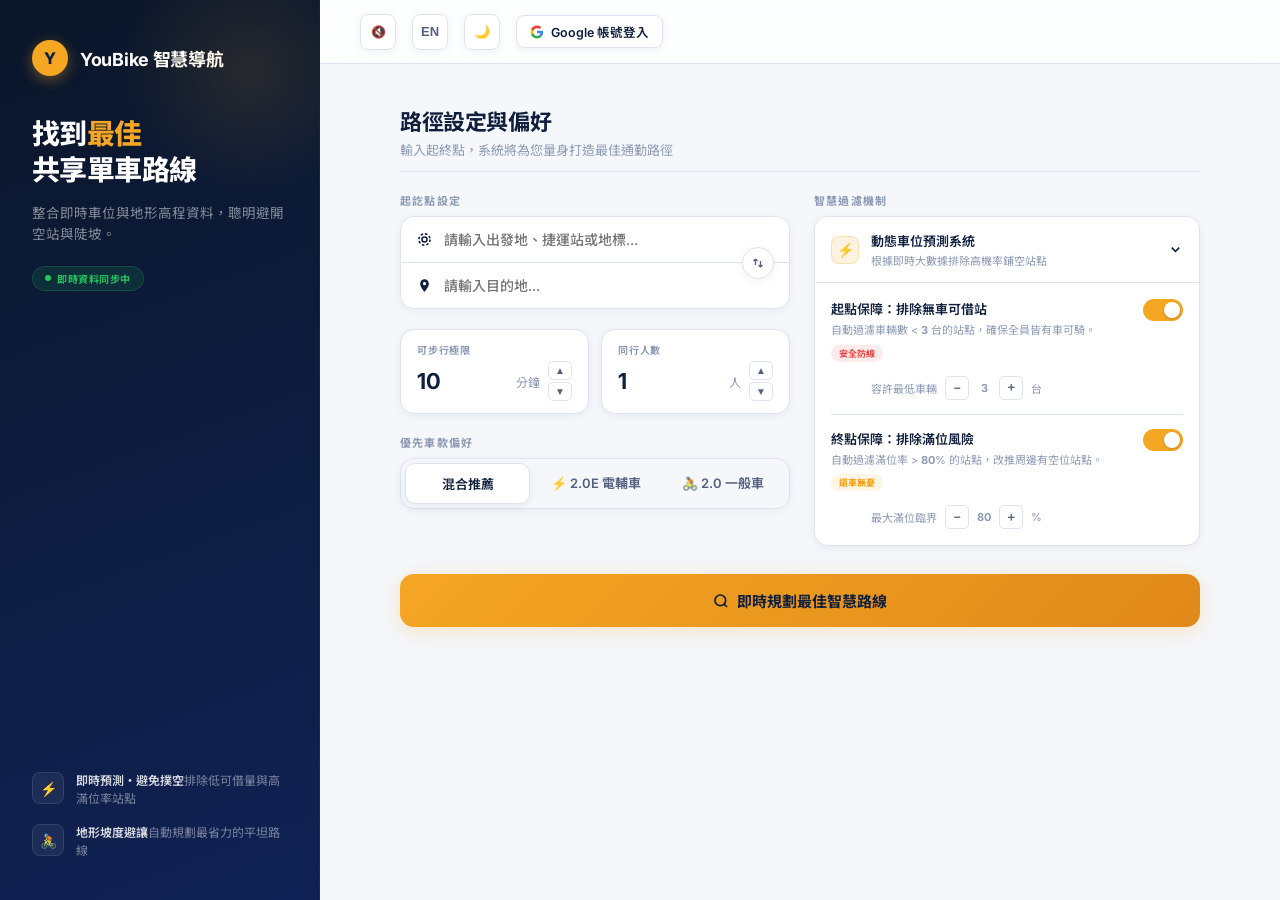
==== commit 2dba0c88: "add frontend page2" ====
--- a/test.html
+++ b/test.html
@@ -18,6 +18,8 @@
   --success: #22c55e;
   --warning: #f59e0b;
   --danger: #ef4444;
+  --purple: #8b5cf6;
+  --purple-dim: rgba(139, 92, 246, 0.14);
   --r: 14px;
 
   /* 日間模式變數 (預設) */
@@ -175,7 +177,7 @@
   display: flex;
   align-items: flex-start; 
   justify-content: center;
-  padding: 54px 40px 40px 40px;
+  padding: 40px;
   overflow-y: auto;
 }
 .form-inner {
@@ -183,11 +185,11 @@
   max-width: 800px;
   display: flex;
   flex-direction: column;
-  gap: 24px;
+  gap: 20px;
 }
 .form-header {
   border-bottom: 1px solid var(--border);
-  padding-bottom: 16px;
+  padding-bottom: 12px;
 }
 .form-title { font-size: 22px; font-weight: 700; color: var(--tp); letter-spacing: -.4px; }
 .form-sub   { font-size: 13px; color: var(--tm); margin-top: 4px; }
@@ -252,6 +254,31 @@
   font-size: 22px; font-weight: 700; color: var(--tp); font-family: inherit; min-width: 0;
 }
 .fc-unit { font-size: 12px; color: var(--tm); }
+
+/* 車款偏好選擇器加強 */
+.bike-selector {
+  display: flex;
+  background: var(--bg-header);
+  border: 1.5px solid var(--border);
+  border-radius: var(--r);
+  padding: 4px;
+  gap: 4px;
+  box-shadow: var(--sh);
+}
+.bike-option {
+  flex: 1;
+  text-align: center;
+  padding: 10px;
+  font-size: 13px;
+  font-weight: 600;
+  color: var(--ts);
+  cursor: pointer;
+  border-radius: calc(var(--r) - 4px);
+  transition: all .2s;
+}
+.bike-option.active[data-type="all"] { background: var(--bg-card); color: var(--tp); box-shadow: var(--sh); border: 1px solid var(--border); }
+.bike-option.active[data-type="2.0E"] { background: var(--purple); color: #fff; box-shadow: 0 4px 12px rgba(139, 92, 246, 0.3); }
+.bike-option.active[data-type="2.0"] { background: var(--orange); color: var(--navy); box-shadow: 0 4px 12px rgba(245, 166, 35, 0.3); }
 
 .filters { border: 1.5px solid var(--border); border-radius: var(--r); overflow: hidden; background: var(--bg-card); box-shadow: var(--sh); }
 .fh {
@@ -286,7 +313,7 @@
 .th { position: absolute; width: 16px; height: 16px; border-radius: 50%; background: #fff; top: 3px; left: 3px; box-shadow: 0 1px 3px rgba(0,0,0,.18); transition: transform .2s; pointer-events: none; }
 .toggle input:checked ~ .th { transform: translateX(18px); }
 
-.bottom-area { grid-column: span 2; margin-top: 8px; }
+.bottom-area { grid-column: span 2; margin-top: 4px; }
 .btn-search {
   width: 100%; padding: 16px; border: none; border-radius: var(--r);
   background: linear-gradient(135deg, var(--orange) 0%, #e0891a 100%);
@@ -339,6 +366,18 @@
 .stepper { display: flex; flex-direction: column; gap: 2px; margin-left: auto; }
 .bd { background: rgba(239,68,68,.1); color: var(--danger); }
 .bw { background: rgba(245,158,11,.1); color: var(--warning); }
+.bp { background: rgba(139,92,246,.1); color: var(--purple); }
+
+/* 音樂波形動畫效果 */
+@keyframes musicPulse {
+  0%, 100% { height: 4px; }
+  50% { height: 16px; }
+}
+.music-playing .bar {
+  animation: musicPulse 0.6s ease infinite;
+}
+.music-playing .bar:nth-child(2) { animation-delay: 0.15s; }
+.music-playing .bar:nth-child(3) { animation-delay: 0.3s; }
 
 /* ═══════════════════════════════════
     MOBILE RESPONSIVE
@@ -381,6 +420,8 @@
 </style>
 </head>
 <body>
+
+<audio id="bgMusic" loop src="https://assets.mixkit.co/music/preview/mixkit-valley-sunset-122.mp3"></audio>
 
 <div class="app">
 
@@ -412,6 +453,9 @@
       </div>
       
       <div class="topbar-actions">
+        <button class="topbar-btn" id="musicBtn" onclick="toggleMusic()" title="Play/Pause Music" style="display: flex; gap: 2px; padding: 0 8px; width: auto; min-width: 36px;">
+          <span style="font-size:12px;">🔇</span>
+        </button>
         <button class="topbar-btn" id="langBtn" onclick="toggleLang()" title="Switch Language">EN</button>
         <button class="topbar-btn" id="themeBtn" onclick="toggleTheme()" title="Toggle Dark/Light Mode">🌙</button>
         
@@ -482,6 +526,15 @@
                     <button class="sb" onclick="adj('persIn',-1)">▼</button>
                   </div>
                 </div>
+              </div>
+            </div>
+
+            <div>
+              <div class="sec-label" id="l-secBike">優先車款偏好</div>
+              <div class="bike-selector">
+                <div class="bike-option active" data-type="all" onclick="selectBikeType('all')" id="l-bikeAll">混合推薦</div>
+                <div class="bike-option" data-type="2.0E" onclick="selectBikeType('2.0E')" id="l-bike20E">⚡ 2.0E 電輔車</div>
+                <div class="bike-option" data-type="2.0" onclick="selectBikeType('2.0')" id="l-bike20">🚴 2.0 一般車</div>
               </div>
             </div>
           </div>
@@ -583,6 +636,8 @@
 <script>
 let minV = 3, maxV = 80;
 let currentLang = 'zh';
+let selectedBike = 'all';
+let isMusicPlaying = false;
 
 // 語系文本字典
 const i18n = {
@@ -597,6 +652,10 @@
     mHeroTitle: "智慧 <em>YouBike</em> 路線規劃", mHeroSub: "即時車位分析・自動推薦最佳站點",
     mainTitle: "路徑設定與偏好", mainSub: "輸入起終點，系統將為您量身打造最佳通勤路徑",
     secRoute: "起訖點設定",
+    secBike: "優先車款偏好",
+    bikeAll: "混合推薦",
+    bike20E: "⚡ 2.0E 電輔車",
+    bike20: "🚴 2.0 一般車",
     startPlaceholder: "請輸入出發地、捷運站或地標...",
     endPlaceholder: "請輸入目的地...",
     walkLabel: "可步行極限", walkUnit: "分鐘",
@@ -610,7 +669,9 @@
     searchBtnText: "即時規劃最佳智慧路線",
     searchLoading: "智慧分析路徑中…",
     toastWarning: "⚠️ 請輸入起點與終點",
-    toastSuccess: "✅ 已為您量身篩選出 3 條黃金單車路線",
+    toastSuccessAll: "✅ 已為您量身篩選出 3 條黃金單車路線",
+    toastSuccess20E: "⚡ 已優先篩選具備 YouBike 2.0E 電輔車之推薦路線",
+    toastSuccess20: "🚴 已為您篩選 YouBike 2.0 一般單車之平坦路線",
     toastLogin: "✅ 已成功連動 Google 帳號資料",
     modalTitle: "登入 YouBike 智慧路線", modalSub: "儲存常用路線・取得個人化推薦",
     modalGbtn: "以 Google 帳號繼續", modalFeatureTitle: "登入後享有",
@@ -631,6 +692,10 @@
     mHeroTitle: "Smart <em>YouBike</em> Routing", mHeroSub: "Real-time parking analysis & recommendations",
     mainTitle: "Route Setup & Preferences", mainSub: "Enter origins/destinations for your personalized commute path",
     secRoute: "Station Settings",
+    secBike: "Bike Type Preference",
+    bikeAll: "Mixed",
+    bike20E: "⚡ 2.0E E-Bike",
+    bike20: "🚴 2.0 Regular",
     startPlaceholder: "Enter origin, MRT station, or landmark...",
     endPlaceholder: "Enter destination...",
     walkLabel: "Max Walking Limit", walkUnit: "mins",
@@ -644,7 +709,9 @@
     searchBtnText: "Find the Best Smart Route Now",
     searchLoading: "Analyzing paths dynamically...",
     toastWarning: "⚠️ Please enter both origin and destination",
-    toastSuccess: "✅ Tailored 3 optimal bike routes for you",
+    toastSuccessAll: "✅ Tailored 3 optimal bike routes for you",
+    toastSuccess20E: "⚡ Priority routing generated for YouBike 2.0E E-Bikes",
+    toastSuccess20: "🚴 Regular YouBike 2.0 flat routes suggested",
     toastLogin: "✅ Google account linked successfully",
     modalTitle: "Sign in to YouBike Smart Route", modalSub: "Save your favorite tracks & unlock insights",
     modalGbtn: "Continue with Google", modalFeatureTitle: "Unlocked Features",
@@ -656,6 +723,43 @@
   }
 };
 
+// 車款選擇切換功能
+function selectBikeType(type) {
+  selectedBike = type;
+  document.querySelectorAll('.bike-option').forEach(opt => {
+    opt.classList.remove('active');
+  });
+  document.querySelector(`.bike-option[data-type="${type}"]`).classList.add('active');
+}
+
+// 音樂播放與動態波形切換
+function toggleMusic() {
+  const music = document.getElementById('bgMusic');
+  const btn = document.getElementById('musicBtn');
+  
+  if (!isMusicPlaying) {
+    music.play().then(() => {
+      isMusicPlaying = true;
+      btn.classList.add('music-playing');
+      btn.innerHTML = `
+        <div style="display:flex; align-items:flex-end; gap:2px; height:16px; width:14px; margin-right:4px;">
+          <div class="bar" style="width:3px; height:4px; background:var(--orange); border-radius:1px;"></div>
+          <div class="bar" style="width:3px; height:4px; background:var(--orange); border-radius:1px;"></div>
+          <div class="bar" style="width:3px; height:4px; background:var(--orange); border-radius:1px;"></div>
+        </div>
+        <span style="font-size:12px;">ON</span>
+      `;
+    }).catch(() => {
+      showToast("⚠️ 瀏覽器阻擋自動播放，請再點擊一次", "#ef4444");
+    });
+  } else {
+    music.pause();
+    isMusicPlaying = false;
+    btn.classList.remove('music-playing');
+    btn.innerHTML = `<span style="font-size:12px;">🔇</span>`;
+  }
+}
+
 function adj(id, d) {
   const el = document.getElementById(id);
   el.value = Math.max(+el.min||1, Math.min(+el.max||999, (+el.value||0)+d));
@@ -693,10 +797,19 @@
   const btn = document.getElementById('searchBtn');
   btn.disabled = true;
   btn.innerHTML = `<svg width="16" height="16" viewBox="0 0 24 24" fill="none" stroke="currentColor" stroke-width="2.5" style="animation:spin .8s linear infinite"><path d="M12 2v4M12 18v4M4.93 4.93l2.83 2.83M16.24 16.24l2.83 2.83M2 12h4M18 12h4M4.93 19.07l2.83-2.83M16.24 7.76l2.83-2.83"/></svg> ${lang.searchLoading}`;
+  
   setTimeout(() => {
     btn.disabled = false;
     btn.innerHTML = `<svg width="16" height="16" viewBox="0 0 24 24" fill="none" stroke="currentColor" stroke-width="2.5"><circle cx="11" cy="11" r="8"/><path d="M21 21l-4.35-4.35"/></svg> ${lang.searchBtnText}`;
-    showToast(lang.toastSuccess);
+    
+    // 依據選取的車款吐出對應的 Toast 回饋
+    if(selectedBike === '2.0E') {
+      showToast(lang.toastSuccess20E, '#8b5cf6');
+    } else if (selectedBike === '2.0') {
+      showToast(lang.toastSuccess20, '#f5a623');
+    } else {
+      showToast(lang.toastSuccessAll);
+    }
   }, 1800);
 }
 
@@ -764,6 +877,12 @@
   document.getElementById('l-mainTitle').textContent = lang.mainTitle;
   document.getElementById('l-mainSub').textContent = lang.mainSub;
   document.getElementById('l-secRoute').textContent = lang.secRoute;
+  document.getElementById('l-secBike').textContent = lang.secBike;
+  
+  // 車款偏好語系
+  document.getElementById('l-bikeAll').textContent = lang.bikeAll;
+  document.getElementById('l-bike20E').textContent = lang.bike20E;
+  document.getElementById('l-bike20').textContent = lang.bike20;
   
   // Input Placeholders
   document.getElementById('startIn').placeholder = lang.startPlaceholder;
